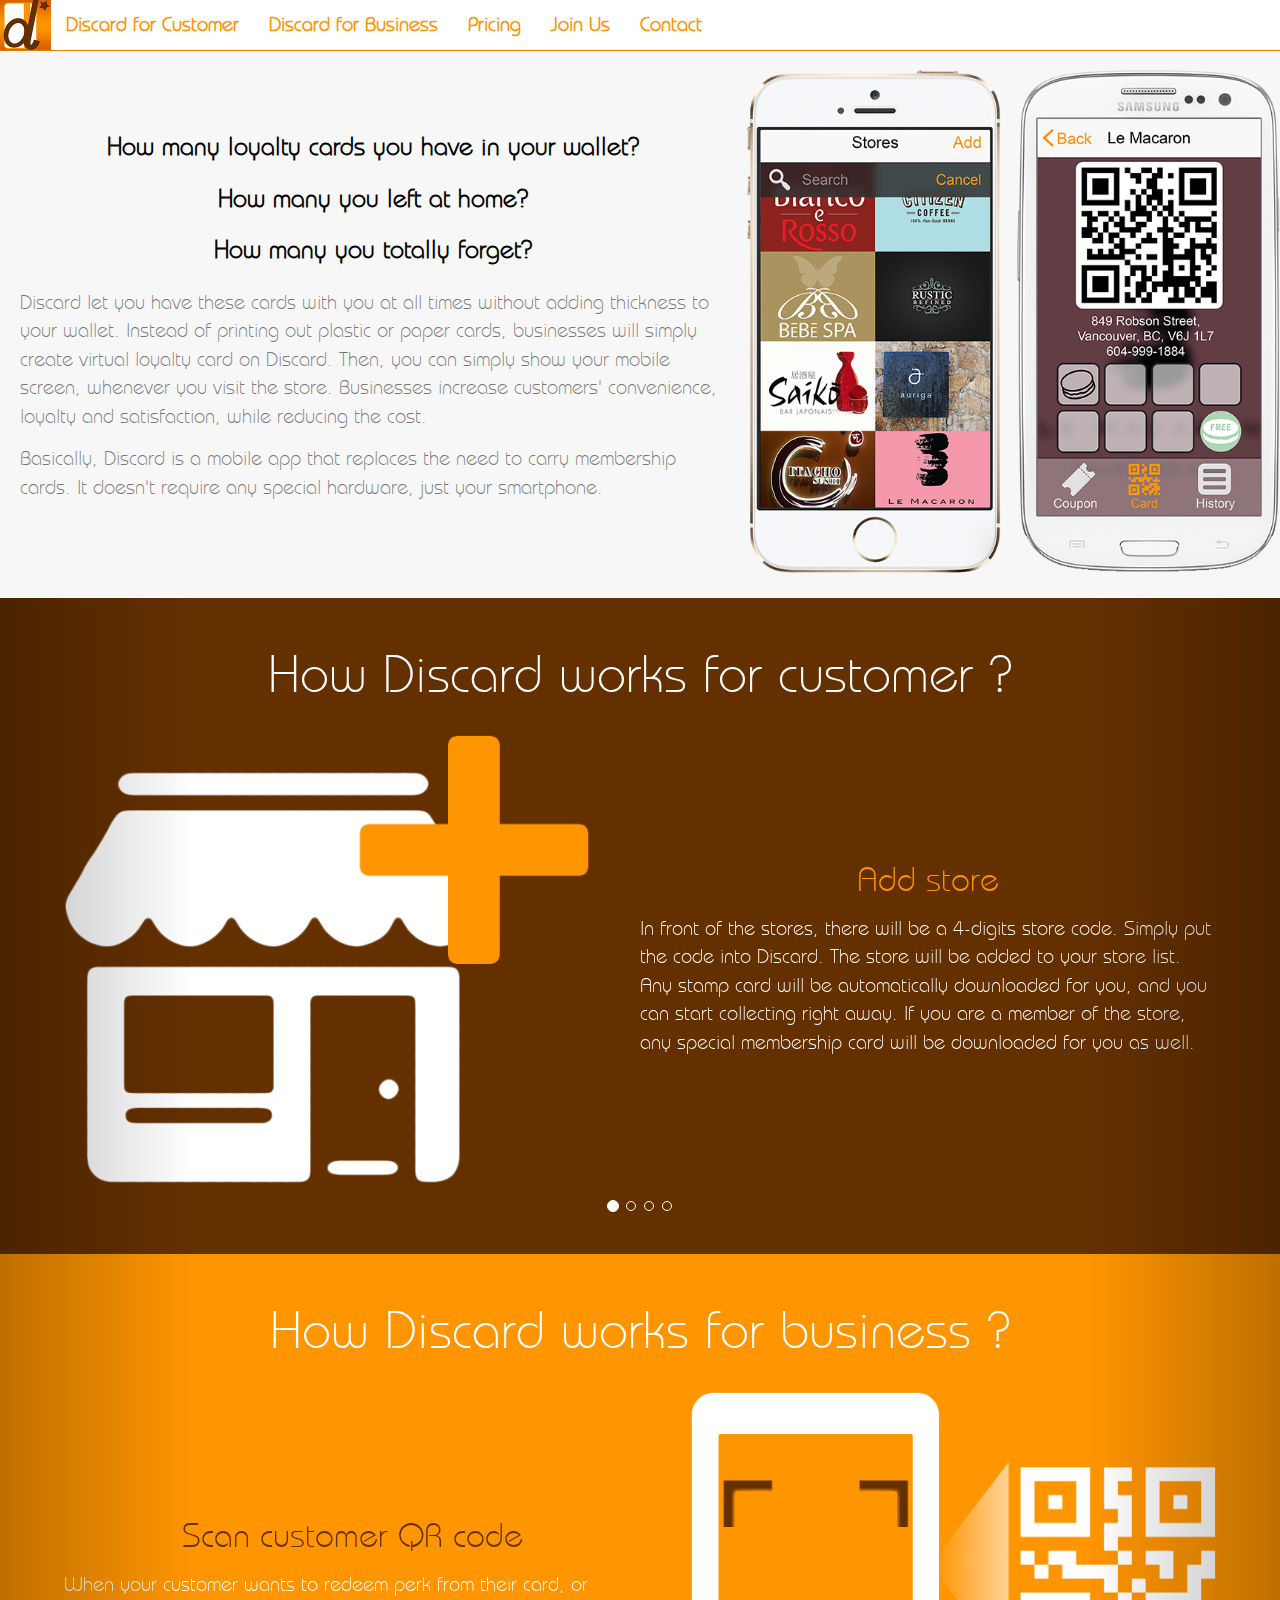
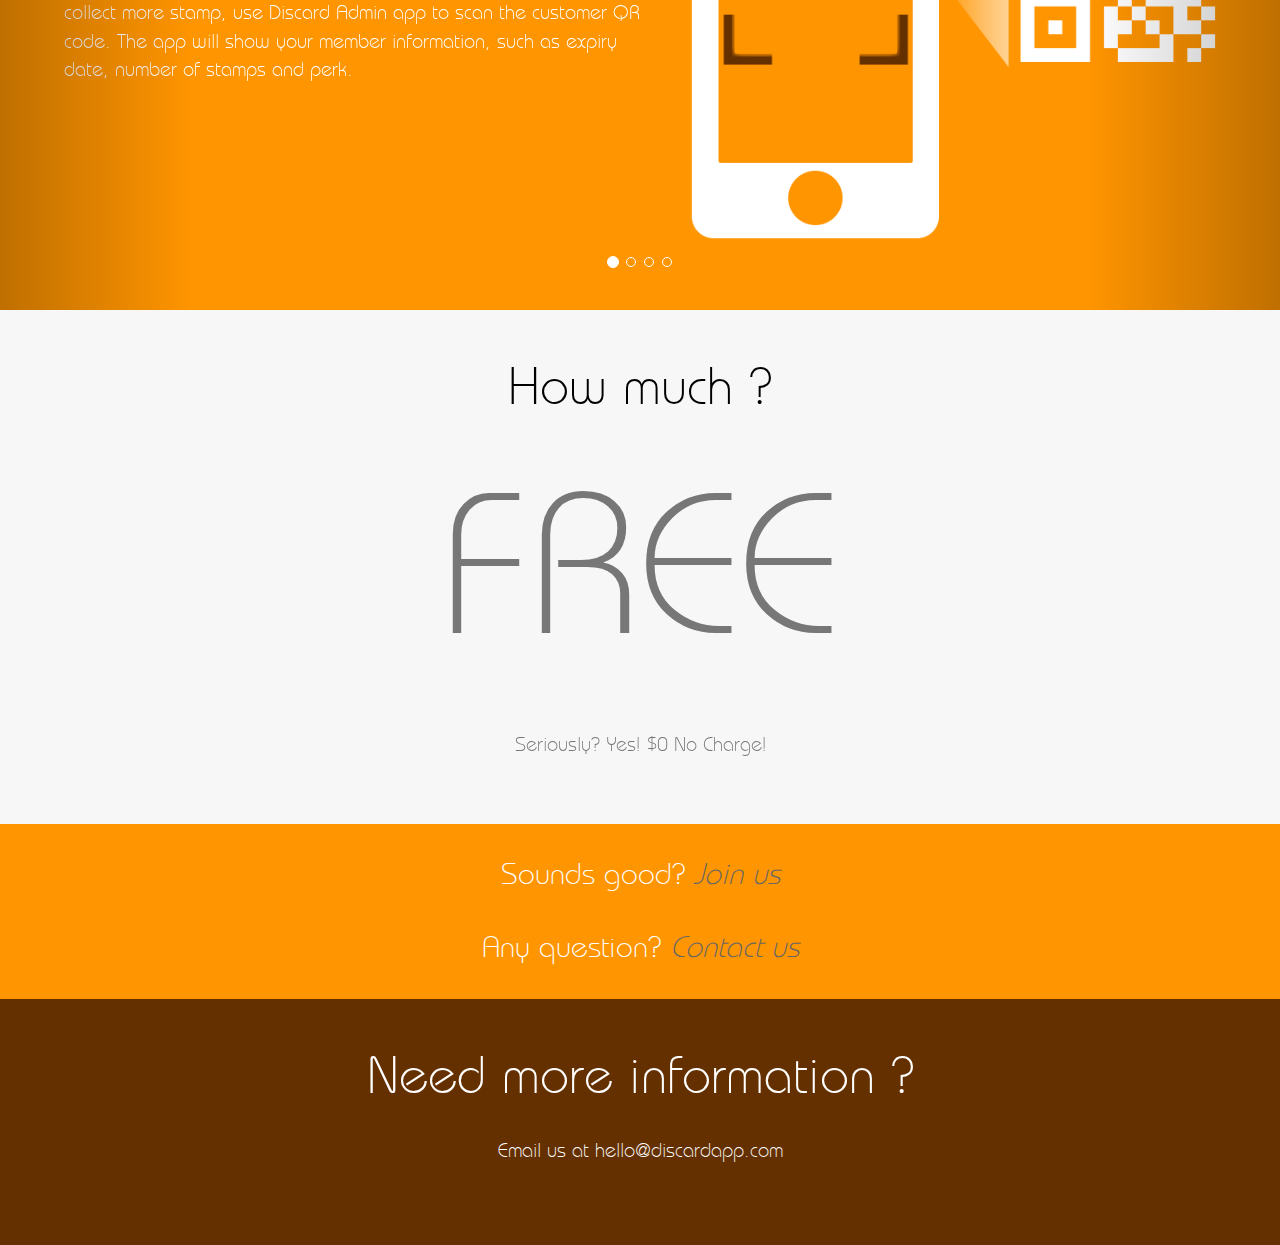
==== index.html @ 7ee37fb6 "Change contact to just the one." ====
<!DOCTYPE html>
<html>
<head lang="en">
    <meta charset="UTF-8">
    <meta name="viewport" content="width=device-width, initial-scale=1">

    <link rel="stylesheet" href="stylesheets/index.css" type="text/css" charset="utf-8">
    <!--<link rel="stylesheet" href="https://maxcdn.bootstrapcdn.com/bootstrap/3.3.4/css/bootstrap.min.css">-->
    <link rel="stylesheet" href="libs/scrolling-nav/css/scrolling-nav.css">
    <link rel="stylesheet" href="libs/bootstrap/css/bootstrap.min.css">

    <!--<script src="//cdnjs.cloudflare.com/ajax/libs/less.js/2.5.0/less.min.js"></script>-->
    <script src="http://code.jquery.com/jquery-2.1.3.min.js"></script>
    <!--<script src="https://maxcdn.bootstrapcdn.com/bootstrap/3.3.4/js/bootstrap.min.js"></script>-->
    <script src="libs/scrolling-nav/js/jquery.easing.min.js"></script>
    <script src="libs/scrolling-nav/js/scrolling-nav.js"></script>
    <script src="libs/bootstrap/js/bootstrap.min.js"></script>
    <script src="javascripts/index.js"></script>
    <title>Discard - Say goodbye to FAT wallet</title>
</head>
<body data-spy="scroll" data-offset="70" data-target="#discard-navbar">
<nav class="navbar navbar-default navbar-fixed-top">
    <div class="container-fluid">
        <div class="navbar-header">
            <button type="button" class="navbar-toggle collapsed" data-toggle="collapse" data-target="#discard-navbar">
                <span class="icon-bar"></span>
                <span class="icon-bar"></span>
                <span class="icon-bar"></span>
            </button>
            <a class="navbar-brand page-scroll" href="#">
                <img alt="Discard" src="assets/images/logo.png" id="logo">
            </a>
            <!--<a class="navbar-brand" href="#">-->
            <!--Discard-->
            <!--</a>-->
        </div>
        <div class="collapse navbar-collapse" id="discard-navbar">
            <ul class="nav navbar-nav">
                <li>
                    <a href="#how-customer-container" class="nav-item page-scroll">
                        Discard for Customer
                    </a>
                </li>
                <li>
                    <a href="#how-business-container" class="nav-item page-scroll">
                        Discard for Business
                    </a>
                </li>
                <!--<li>-->
                    <!--<a href="#" class="nav-item page-scroll">-->
                        <!--Our Members-->
                    <!--</a>-->
                <!--</li>-->
                <li>
                    <a href="#pricing-container" class="nav-item page-scroll">
                        Pricing
                    </a>
                </li>
                <li>
                    <a href="#join-container" class="nav-item page-scroll">
                        Join Us
                    </a>
                </li>
                <li>
                    <a href="#contact-container" class="nav-item page-scroll">
                        Contact
                    </a>
                </li>
            </ul>
        </div>
    </div>
</nav>
<div class="container-fluid" id="discard-container">
    <div class="row">
        <div class="col-xs-12 col-md-7" id="details-container">
            <!--<h1>What is Discard?</h1>-->
            <h4>How many loyalty cards you have in your wallet?</h4>
            <h4>How many you left at home?</h4>
            <h4>How many you totally forget?</h4>
            <p>
                Discard let you have these cards with you at all times without adding thickness to your wallet.
                Instead of printing out plastic or paper cards, businesses will simply create virtual loyalty card on
                Discard.
                Then, you can simply show your mobile screen, whenever you visit the store.
                Businesses increase customers' convenience, loyalty and satisfaction, while reducing the cost.
            </p>
            <p>
                Basically, Discard is a mobile app that replaces the need to carry membership cards.
                It doesn't require any special hardware, just your smartphone.
            </p>
        </div>
        <div class="hidden-xs col-md-5" id="details-assets">
            <img src="assets/images/discardWebDetail.png">
        </div>
    </div>
    <div class="row">
        <div class="col-xs-12" id="how-customer-container">
            <div id="how-customer-slide" class="carousel slide" data-ride="carousel">
                <h1>How Discard works for customer ?</h1>
                <!-- Indicators -->
                <ol class="carousel-indicators">
                    <li data-target="#how-customer-slide" data-slide-to="0" class="active"></li>
                    <li data-target="#how-customer-slide" data-slide-to="1"></li>
                    <li data-target="#how-customer-slide" data-slide-to="2"></li>
                    <li data-target="#how-customer-slide" data-slide-to="3"></li>
                </ol>

                <!-- Wrapper for slides -->
                <div class="carousel-inner" role="listbox">
                    <div class="item active">
                        <div class="row how-slide-container">
                            <div class="how-slide-img-container how-slide-img-left-container col-xs-12 col-md-6">
                                <img src="assets/images/how-to-add-store.png" alt="Add store">
                            </div>
                            <div class="how-slide-text-container col-xs-12 col-md-6">
                                <h3>
                                    Add store
                                </h3>
                                <p>
                                    In front of the stores, there will be a 4-digits store code.
                                    Simply put the code into Discard.
                                    The store will be added to your store list.
                                    Any stamp card will be automatically downloaded for you, and you can start collecting right away.
                                    If you are a member of the store, any special membership card will be downloaded for you as well.
                                </p>
                            </div>
                        </div>
                        <!--<div class="carousel-caption">-->
                        <!--Scan customer's QR code-->
                        <!--</div>-->
                    </div>
                    <div class="item">
                        <div class="row how-slide-container">
                            <div class="how-slide-img-container how-slide-img-left-container col-xs-12 col-md-6">
                                <img src="assets/images/how-to-pick-store.png" alt="Pick a store">
                            </div>
                            <div class="how-slide-text-container col-xs-12 col-md-6">
                                <h3>
                                    Pick a store
                                </h3>
                                <p>
                                    On your visit to the store, simple pick the store from store list.
                                    The store screen will show your ID as a QR code, which interacts with Discard Admin app used by the store agents.
                                    You also can check the store and card information, such as store address and card expiry date, from this screen.
                                </p>
                            </div>
                        </div>
                        <!--<div class="carousel-caption">-->
                        <!--Validate membership expiry date-->
                        <!--</div>-->
                    </div>
                    <div class="item">
                        <div class="row how-slide-container">
                            <div class="how-slide-img-container how-slide-img-left-container col-xs-12 col-md-6">
                                <img src="assets/images/how-to-redeem-cus.png" alt="Redeem perks">
                            </div>
                            <div class="how-slide-text-container col-xs-12 col-md-6">
                                <h3>
                                    Redeem perks
                                </h3>
                                <p>
                                    Show your Discard app screen to the store agent to redeem perks for member.
                                    If you collect enough stamps, you may also redeem the store's offer.
                                    Your card will be reset to blank afterward.
                                </p>
                            </div>
                        </div>
                    </div>
                    <div class="item">
                        <div class="row how-slide-container">
                            <div class="how-slide-img-container how-slide-img-left-container col-xs-12 col-md-6">
                                <img src="assets/images/how-to-collect-stamp.png" alt="Collect stamp">
                            </div>
                            <div class="how-slide-text-container col-xs-12 col-md-6">
                                <h3>
                                    Collect stamp
                                </h3>
                                <p>
                                    When you meet store requirement to earn a stamp, show your screen to the store agent.
                                    They will stamp on your card with their device.
                                    The stamp shows up instantly on your phone.
                                    You may reference back to the app to check how many stamps you collected whenever you want.
                                </p>
                            </div>
                        </div>
                    </div>
                </div>

                <!-- Controls -->
                <a class="left carousel-control" href="#how-customer-slide" role="button" data-slide="prev">
                    <span class="glyphicon glyphicon-chevron-left" aria-hidden="true"></span>
                    <span class="sr-only">Previous</span>
                </a>
                <a class="right carousel-control" href="#how-customer-slide" role="button" data-slide="next">
                    <span class="glyphicon glyphicon-chevron-right" aria-hidden="true"></span>
                    <span class="sr-only">Next</span>
                </a>
            </div>
        </div>
    </div>
    <div class="row">
        <div class="col-xs-12" id="how-business-container">
            <div id="how-business-slide" class="carousel slide" data-ride="carousel">
                <h1>How Discard works for business ?</h1>
                <!-- Indicators -->
                <ol class="carousel-indicators">
                    <li data-target="#how-business-slide" data-slide-to="0" class="active"></li>
                    <li data-target="#how-business-slide" data-slide-to="1"></li>
                    <li data-target="#how-business-slide" data-slide-to="2"></li>
                    <li data-target="#how-business-slide" data-slide-to="3"></li>
                </ol>

                <!-- Wrapper for slides -->
                <div class="carousel-inner" role="listbox">
                    <div class="item active">
                        <div class="row how-slide-container">
                            <div class="how-slide-img-container how-slide-img-right-container visible-xs-block col-xs-12">
                                <img src="assets/images/how-to-scan.png" alt="Scan customer's QR code">
                            </div>
                            <div class="how-slide-text-container col-xs-12 col-md-6">
                                <h3>
                                    Scan customer QR code
                                </h3>
                                <p>
                                    When your customer wants to redeem perk from their card, or collect more stamp, use Discard Admin app to scan
                                    the customer QR code. The app will show your member information, such as expiry date, number of stamps and perk.
                                </p>
                            </div>
                            <div class="how-slide-img-container how-slide-img-right-container hidden-xs col-md-6">
                                <img src="assets/images/how-to-scan.png" alt="Scan customer's QR code">
                            </div>
                        </div>
                        <!--<div class="carousel-caption">-->
                        <!--Scan customer's QR code-->
                        <!--</div>-->
                    </div>
                    <div class="item">
                        <div class="row how-slide-container">
                            <div class="how-slide-img-container how-slide-img-right-container visible-xs-block col-xs-12">
                                <img src="assets/images/how-to-verify.png" alt="Verify that membership is valid">
                            </div>
                            <div class="how-slide-text-container col-xs-12 col-md-6">
                                <h3>
                                    Verify that membership is valid
                                </h3>
                                <p>
                                    You can validate the expiry date on the customer's membership card like you normally would, based on the information on Discard Admin app.
                                    See if they're still eligible for the perk of the card holder.
                                </p>
                            </div>
                            <div class="how-slide-img-container how-slide-img-right-container hidden-xs col-md-6">
                                <img src="assets/images/how-to-verify.png" alt="Verify that membership is valid">
                            </div>
                        </div>
                        <!--<div class="carousel-caption">-->
                        <!--Validate membership expiry date-->
                        <!--</div>-->
                    </div>
                    <div class="item">
                        <div class="row how-slide-container">
                            <div class="how-slide-img-container how-slide-img-right-container visible-xs-block col-xs-12">
                                <img src="assets/images/how-to-add-stamp.png" alt="Add a stamp for customer">
                            </div>
                            <div class="how-slide-text-container col-xs-12 col-md-6">
                                <h3>
                                    Add a stamp for customer
                                </h3>
                                <p>
                                    When the customer meets your requirement to earn a stamp, just tap on Discard Admin app to add a stamp for them.
                                    Updated card with the new stamp then shows up on your customer's device for their reference.
                                </p>
                            </div>
                            <div class="how-slide-img-container how-slide-img-right-container hidden-xs col-md-6">
                                <img src="assets/images/how-to-add-stamp.png" alt="Add a stamp for customer">
                            </div>
                        </div>
                    </div>
                    <div class="item">
                        <div class="row how-slide-container">
                            <div class="how-slide-img-container how-slide-img-right-container visible-xs-block col-xs-12">
                                <img src="assets/images/how-to-redeem.png" alt="Mark the card as redeemed">
                            </div>
                            <div class="how-slide-text-container col-xs-12 col-md-6">
                                <h3>
                                    Mark the card as redeemed
                                </h3>
                                <p>
                                    Let's say your customer earned enough stamps to redeem any perk specified.
                                    On your Discard Admin app, you can mark the card that it's redeemed.
                                    Discard then resets the card on customer's device.
                                </p>
                            </div>
                            <div class="how-slide-img-container how-slide-img-right-container hidden-xs col-md-6">
                                <img src="assets/images/how-to-redeem.png" alt="Mark the card as redeemed">
                            </div>
                        </div>
                    </div>
                </div>

                <!-- Controls -->
                <a class="left carousel-control" href="#how-business-slide" role="button" data-slide="prev">
                    <span class="glyphicon glyphicon-chevron-left" aria-hidden="true"></span>
                    <span class="sr-only">Previous</span>
                </a>
                <a class="right carousel-control" href="#how-business-slide" role="button" data-slide="next">
                    <span class="glyphicon glyphicon-chevron-right" aria-hidden="true"></span>
                    <span class="sr-only">Next</span>
                </a>
            </div>
        </div>
    </div>
    <div class="row">
        <div class="col-xs-12" id="pricing-container">
            <h1>How much ?</h1>
            <p id="huge-free">FREE</p>
            <p>Seriously? Yes! $0 No Charge!</p>
        </div>
    </div>
    <div class="row">
        <div class="col-xs-12" id="join-container">
            <p>Sounds good? <a href="mailto:hello@discardapp.com?subject=Interested in joining&body=Please enter your name, business name and contact information here.">Join us</a></p>
            <p>Any question? <a href="#contact-container">Contact us</a></p>
        </div>
    </div>
    <div class="row">
        <div class="col-xs-12" id="contact-container">
            <h1>Need more information ?</h1>
            <p>Email us at <a href="mailto:hello@discardapp.com">hello@discardapp.com</a></p>
            <!--<div class="row">-->
                <!--<div class="col-md-6">-->
                    <!--<h3>Canada</h3>-->
                    <!--<a href="mailto:ca@discardapp.com">ca@discardapp.com</a>-->
                <!--</div>-->
                <!--<div class="col-md-6">-->
                    <!--<h3>Thailand</h3>-->
                    <!--<a href="mailto:th@discardapp.com">th@discardapp.com</a>-->
                <!--</div>-->
            <!--</div>-->
        </div>
    </div>
</div>
</body>
</html>
---- stylesheets/index.css ----
@font-face {
  font-family: 'brie_lightregular';
  src: url('../assets/fonts/bri293-webfont.eot');
  src: url('../assets/fonts/bri293-webfont.eot?#iefix') format('embedded-opentype'), url('../assets/fonts/bri293-webfont.woff2') format('woff2'), url('../assets/fonts/bri293-webfont.woff') format('woff'), url('../assets/fonts/bri293-webfont.ttf') format('truetype'), url('../assets/fonts/bri293-webfont.svg#brie_lightregular') format('svg');
  font-weight: normal;
  font-style: normal;
}
nav #logo {
  width: 51px;
  height: 51px;
  top: -12px;
  position: relative;
}
nav a.nav-item {
  font-weight: bold;
  -webkit-transition: all 0.5s ease;
  -moz-transition: all 0.5s ease;
  -ms-transition: all 0.5s ease;
  -o-transition: all 0.5s ease;
  transition: all 0.5s ease;
}
body {
  padding-top: 70px;
}
body h1 {
  color: #ffffff;
  text-align: center;
  padding-top: 50px;
  margin-top: 0;
}
body .carousel h1 {
  margin-bottom: 0;
}
body .how-slide-container {
  padding: 30px 5% 70px 5%;
}
body .how-slide-img-container img {
  max-width: 100%;
  max-height: 100%;
}
@media screen and (min-width: 768px) {
  body .how-slide-img-left-container {
    padding-right: 50px;
  }
}
@media screen and (min-width: 768px) {
  body .how-slide-img-right-container {
    padding-left: 50px;
  }
}
@media screen and (min-width: 768px) {
  body .how-slide-text-container {
    padding-top: 100px;
  }
}
body .how-slide-text-container h3 {
  text-align: center;
}
body .how-slide-text-container p {
  color: #ffffff;
}
body #details-container {
  padding-bottom: 20px;
  padding-left: 20px;
  padding-right: 20px;
}
@media screen and (min-width: 768px) {
  body #details-container {
    padding-top: 50px;
  }
}
body #details-container h4 {
  text-align: center;
  font-weight: bold;
  padding-bottom: 10px;
}
body #details-assets {
  padding-bottom: 20px;
}
body #details-assets img {
  max-width: 100%;
  max-height: 100%;
}
body #how-business-container {
  background-color: #ff9500;
}
body #how-business-container h3 {
  color: #653000;
}
body #how-customer-container {
  background-color: #653000;
}
body #how-customer-container h3 {
  color: #ff9500;
}
body #pricing-container h1 {
  color: #000000;
}
body #pricing-container p {
  text-align: center;
}
@media screen and (min-width: 768px) {
  body #pricing-container #huge-free {
    font-size: 20rem;
  }
}
@media screen and (max-width: 768px) {
  body #pricing-container #huge-free {
    font-size: 15rem;
  }
}
body #pricing-container p:last-child {
  padding-bottom: 50px;
}
body #join-container {
  background-color: #ff9500;
}
body #join-container p {
  text-align: center;
  color: #ffffff;
  margin: 30px 0;
  font-size: 3rem;
}
body #join-container a {
  font-style: italic;
}
body #contact-container {
  background-color: #653000;
  text-align: center;
  padding-bottom: 50px;
}
body #contact-container a,
body #contact-container h3 {
  color: #ffffff;
}
body #contact-container p {
  text-align: center;
  color: #ffffff;
  margin: 30px 0;
}
---- libs/scrolling-nav/css/scrolling-nav.css ----
/*!
 * Start Bootstrap - Scrolling Nav HTML Template (http://startbootstrap.com)
 * Code licensed under the Apache License v2.0.
 * For details, see http://www.apache.org/licenses/LICENSE-2.0.
 */

body {
    width: 100%;
    height: 100%;
}

html {
    width: 100%;
    height: 100%;
}

@media(min-width:767px) {
    .navbar {
        /*padding: 20px 0;*/
        -webkit-transition: background .5s ease-in-out,padding .5s ease-in-out;
        -moz-transition: background .5s ease-in-out,padding .5s ease-in-out;
        transition: background .5s ease-in-out,padding .5s ease-in-out;
    }

    .top-nav-collapse {
        padding: 0;
    }
}

/* Demo Sections - You can use these as guides or delete them - the scroller will work with any sort of height, fixed, undefined, or percentage based.
The padding is very important to make sure the scrollspy picks up the right area when scrolled to. Adjust the margin and padding of sections and children 
of those sections to manage the look and feel of the site. */

.intro-section {
    height: 100%;
    padding-top: 150px;
    text-align: center;
    background: #fff;
}

.about-section {
    height: 100%;
    padding-top: 150px;
    text-align: center;
    background: #eee;
}

.services-section {
    height: 100%;
    padding-top: 150px;
    text-align: center;
    background: #fff;
}

.contact-section {
    height: 100%;
    padding-top: 150px;
    text-align: center;
    background: #eee;
}
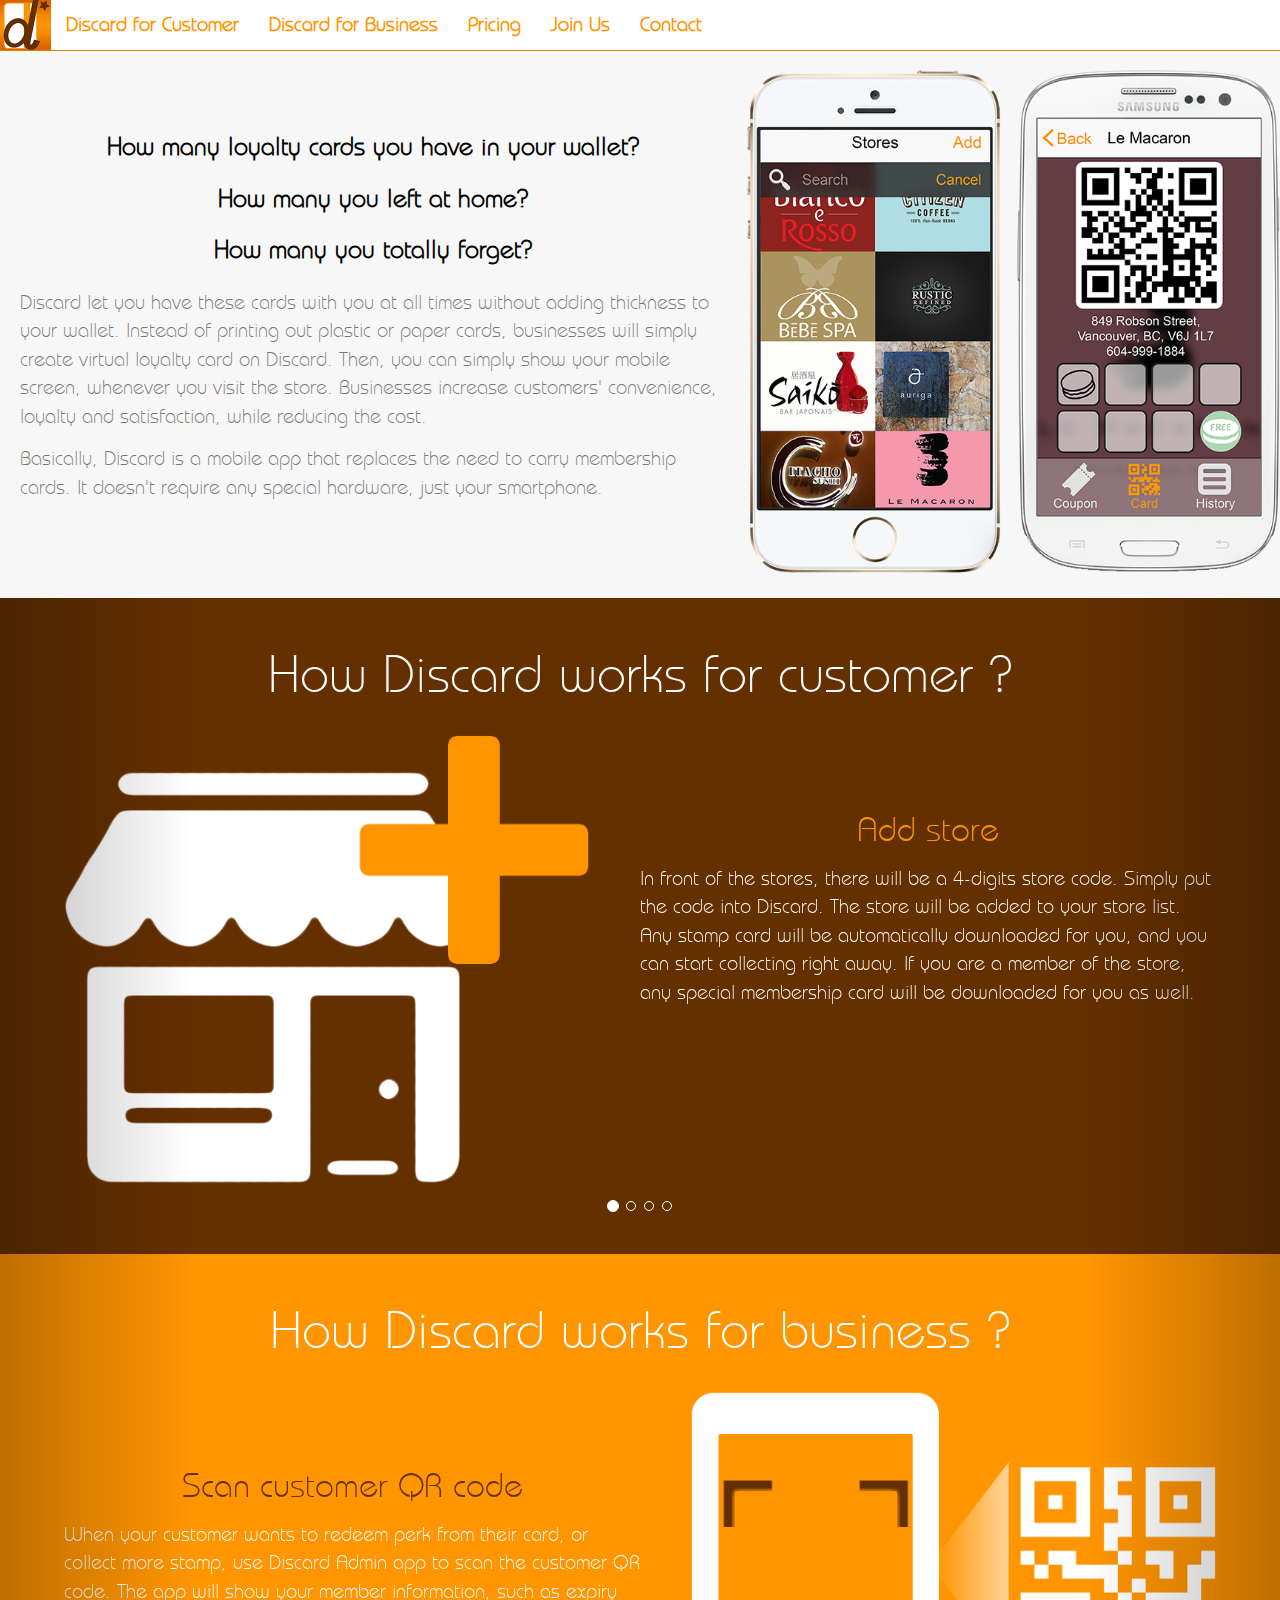
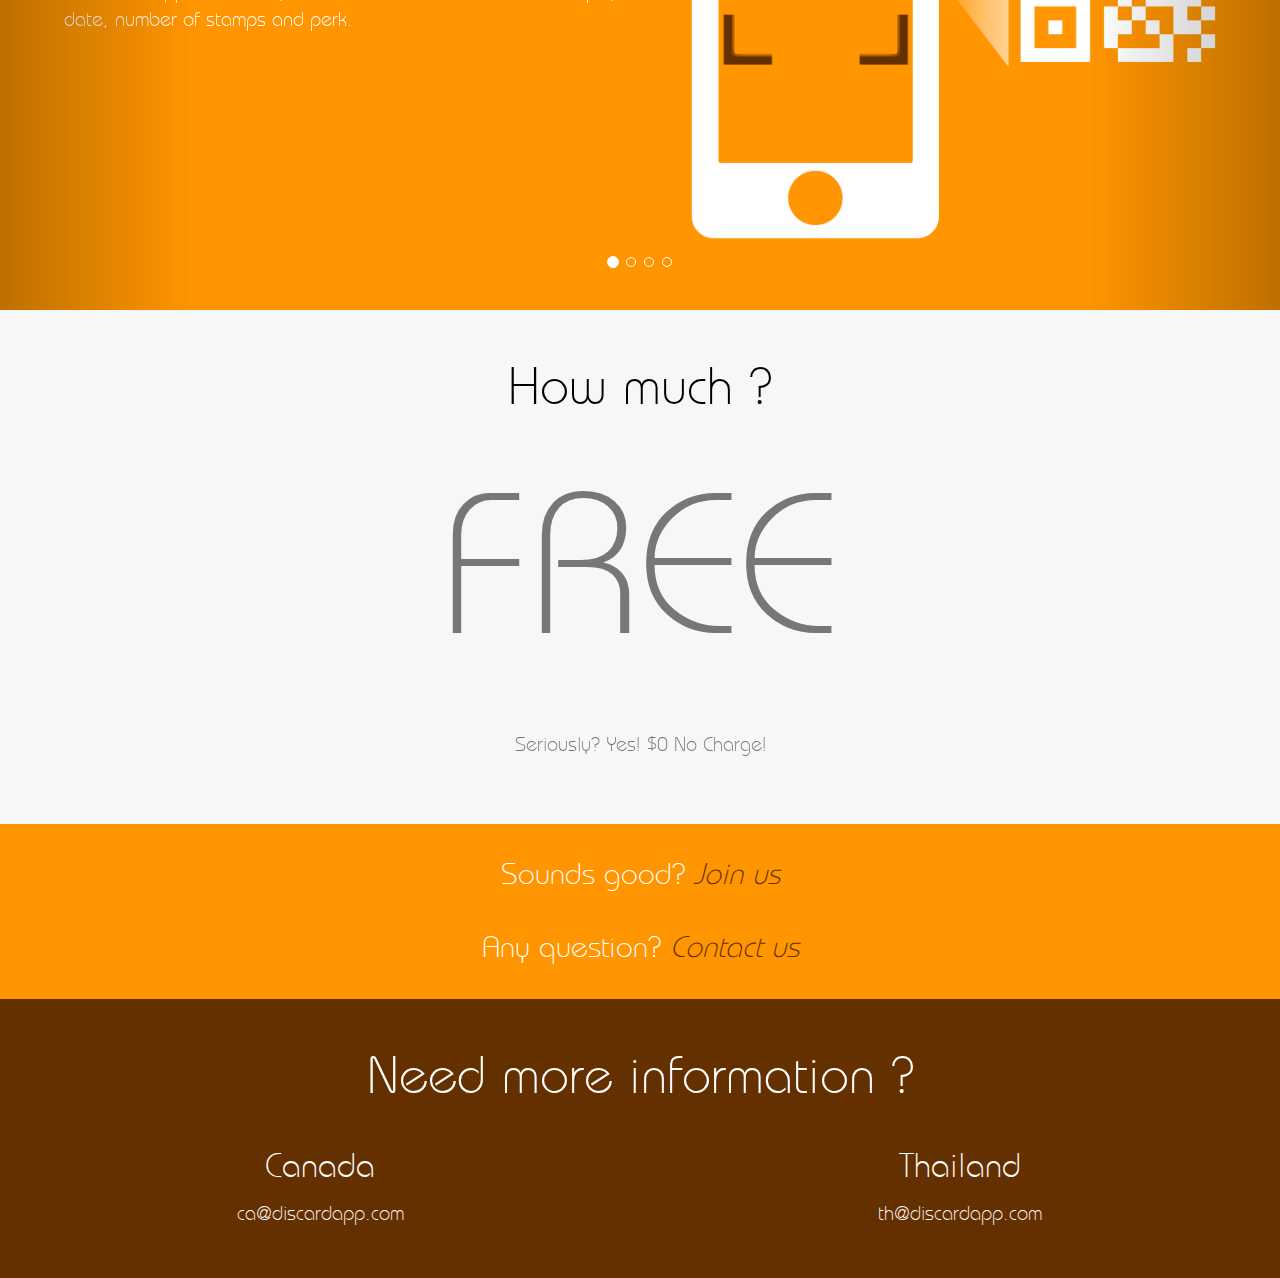
==== commit 9e5bad44: "Content update" ====
--- a/index.html
+++ b/index.html
@@ -325,17 +325,16 @@
     <div class="row">
         <div class="col-xs-12" id="contact-container">
             <h1>Need more information ?</h1>
-            <p>Email us at <a href="mailto:hello@discardapp.com">hello@discardapp.com</a></p>
-            <!--<div class="row">-->
-                <!--<div class="col-md-6">-->
-                    <!--<h3>Canada</h3>-->
-                    <!--<a href="mailto:ca@discardapp.com">ca@discardapp.com</a>-->
-                <!--</div>-->
-                <!--<div class="col-md-6">-->
-                    <!--<h3>Thailand</h3>-->
-                    <!--<a href="mailto:th@discardapp.com">th@discardapp.com</a>-->
-                <!--</div>-->
-            <!--</div>-->
+            <div class="row">
+                <div class="col-md-6">
+                    <h3>Canada</h3>
+                    <a href="mailto:ca@discardapp.com">ca@discardapp.com</a>
+                </div>
+                <div class="col-md-6">
+                    <h3>Thailand</h3>
+                    <a href="mailto:th@discardapp.com">th@discardapp.com</a>
+                </div>
+            </div>
         </div>
     </div>
 </div>
--- a/stylesheets/index.css
+++ b/stylesheets/index.css
@@ -50,7 +50,7 @@
 }
 @media screen and (min-width: 768px) {
   body .how-slide-text-container {
-    padding-top: 100px;
+    padding-top: 50px;
   }
 }
 body .how-slide-text-container h3 {
@@ -123,6 +123,48 @@
 }
 body #join-container a {
   font-style: italic;
+  color: #653000;
+}
+@media screen and (min-width: 768px) {
+  body #join-container form {
+    padding: 0 5%;
+  }
+  body #join-container form .row {
+    margin: 5px 0;
+  }
+}
+body #join-container form .row input,
+body #join-container form .row select {
+  width: 100%;
+  background: transparent;
+  border: none;
+  border-bottom: solid 2px #de8200;
+  color: #ffffff;
+}
+body #join-container form .row .required-field {
+  color: #653000;
+}
+body #join-container form span,
+body #join-container form h6 {
+  color: #ffffff;
+}
+body #join-container form h4 {
+  color: #653000;
+}
+body #join-container form #signup-submit-container {
+  text-align: center;
+  padding: 3rem 0 1rem 0;
+}
+body #join-container form #signup-submit-container input[type="submit"] {
+  width: 80%;
+  background: none;
+  border: solid 2px #ffffff;
+  color: #ffffff;
+  font-size: 3rem;
+  font-weight: bold;
+  -webkit-border-radius: 6px;
+  -moz-border-radius: 6px;
+  border-radius: 6px;
 }
 body #contact-container {
   background-color: #653000;
@@ -138,3 +180,17 @@
   color: #ffffff;
   margin: 30px 0;
 }
+@media screen and (min-width: 768px) {
+  body #signup-confirmation-container {
+    padding: 0 10rem;
+  }
+}
+body #signup-confirmation-container a {
+  text-decoration: underline;
+  color: #ff9500;
+  padding: 3rem 0;
+  display: inline-block;
+}
+body #signup-confirmation-container .row div:first-child {
+  font-weight: bold;
+}
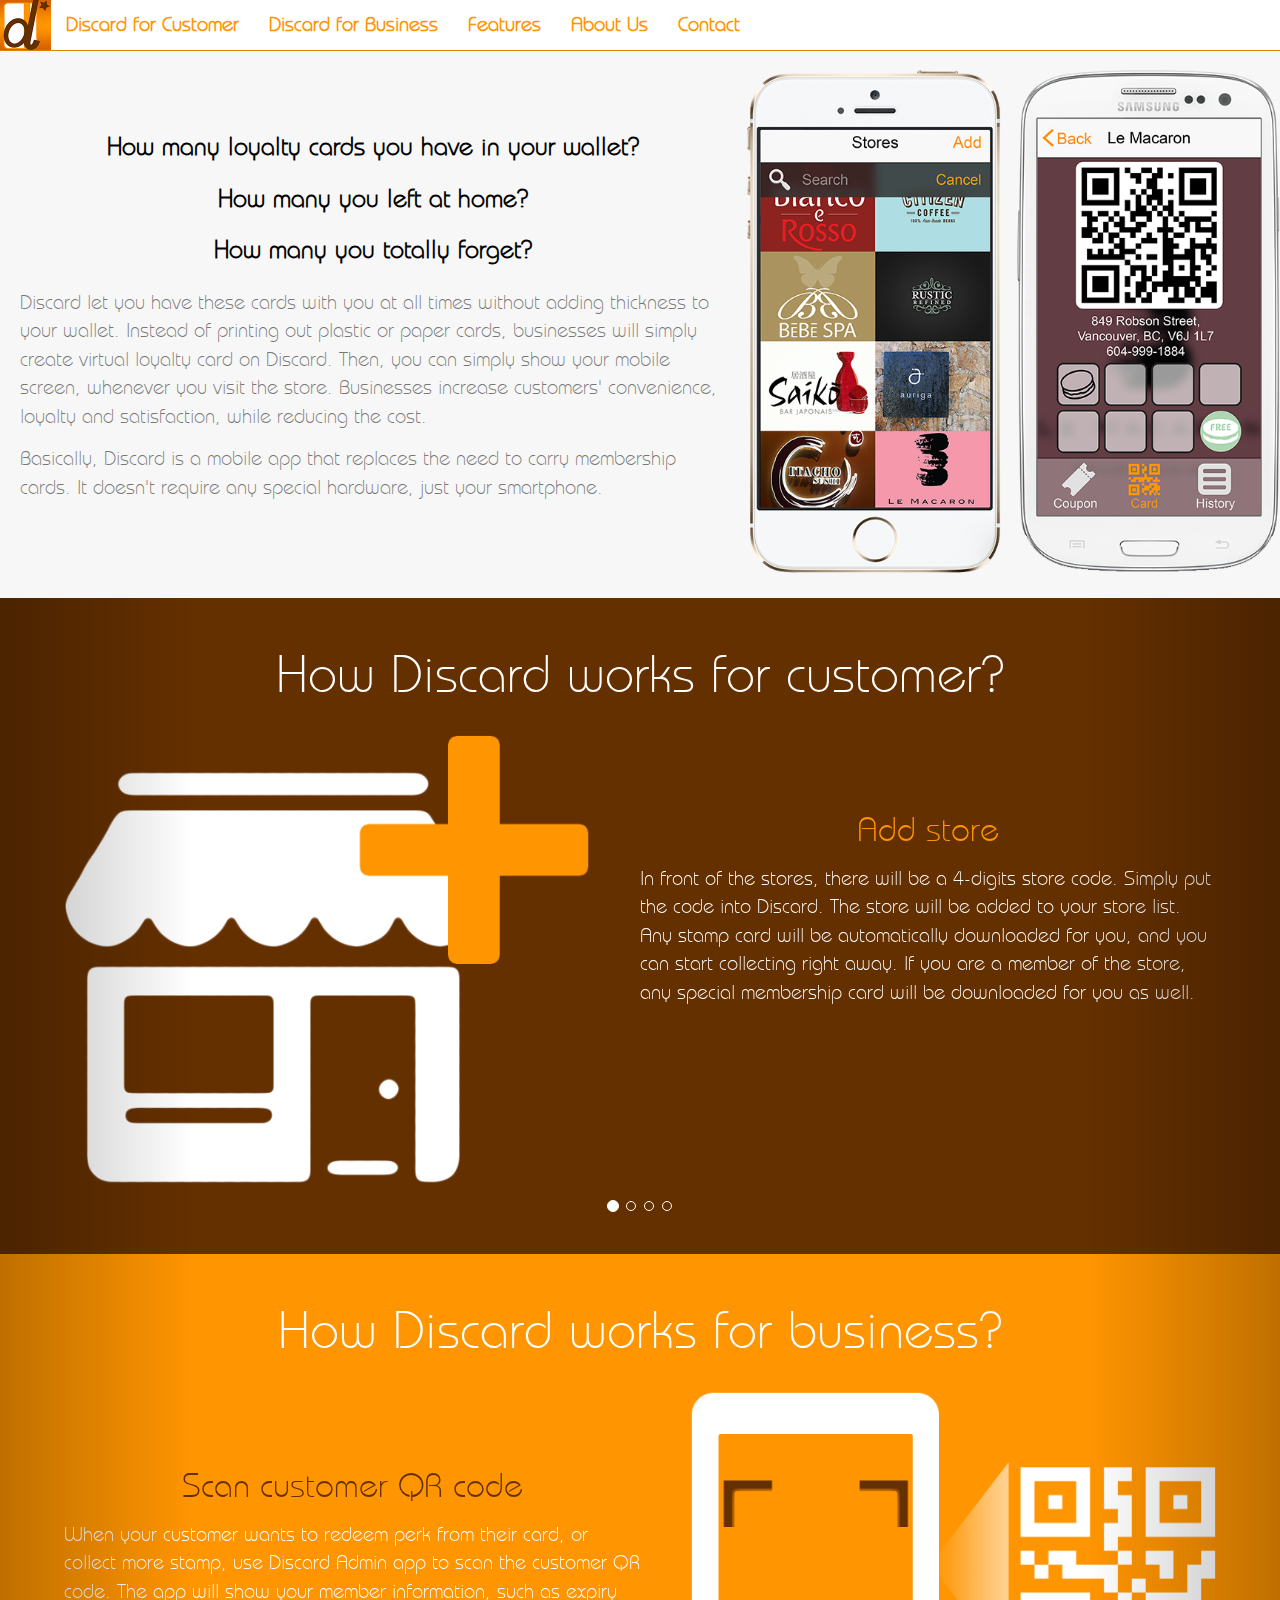
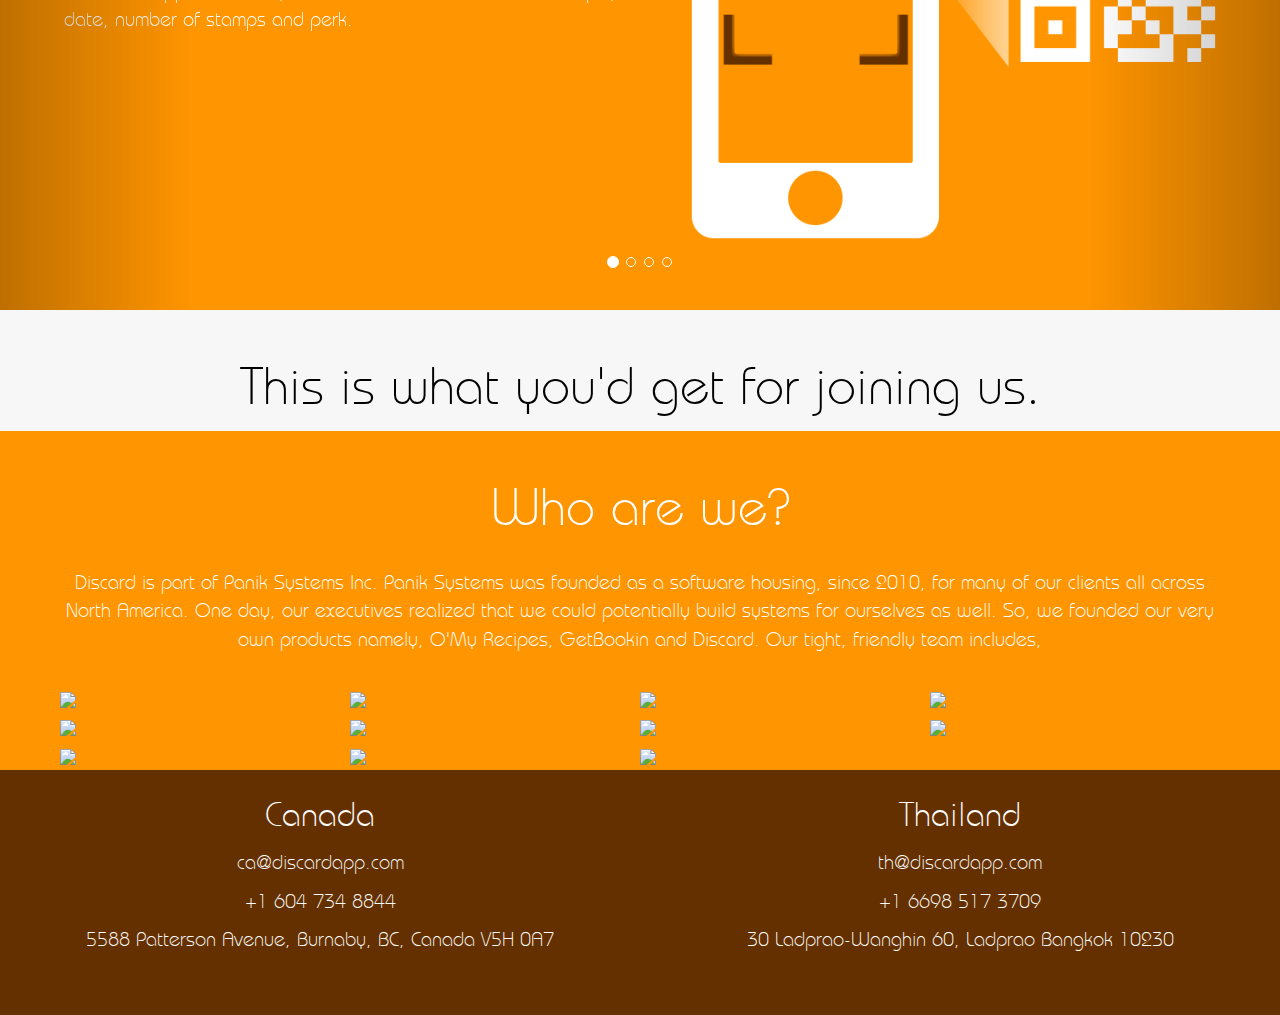
==== commit 4883d099: "Added teams" ====
--- a/index.html
+++ b/index.html
@@ -47,18 +47,18 @@
                     </a>
                 </li>
                 <!--<li>-->
-                    <!--<a href="#" class="nav-item page-scroll">-->
-                        <!--Our Members-->
-                    <!--</a>-->
+                <!--<a href="#" class="nav-item page-scroll">-->
+                <!--Our Members-->
+                <!--</a>-->
                 <!--</li>-->
                 <li>
-                    <a href="#pricing-container" class="nav-item page-scroll">
-                        Pricing
-                    </a>
-                </li>
-                <li>
-                    <a href="#join-container" class="nav-item page-scroll">
-                        Join Us
+                    <a href="#features-container" class="nav-item page-scroll">
+                        Features
+                    </a>
+                </li>
+                <li>
+                    <a href="#about-container" class="nav-item page-scroll">
+                        About Us
                     </a>
                 </li>
                 <li>
@@ -96,7 +96,7 @@
     <div class="row">
         <div class="col-xs-12" id="how-customer-container">
             <div id="how-customer-slide" class="carousel slide" data-ride="carousel">
-                <h1>How Discard works for customer ?</h1>
+                <h1>How Discard works for customer?</h1>
                 <!-- Indicators -->
                 <ol class="carousel-indicators">
                     <li data-target="#how-customer-slide" data-slide-to="0" class="active"></li>
@@ -201,7 +201,7 @@
     <div class="row">
         <div class="col-xs-12" id="how-business-container">
             <div id="how-business-slide" class="carousel slide" data-ride="carousel">
-                <h1>How Discard works for business ?</h1>
+                <h1>How Discard works for business?</h1>
                 <!-- Indicators -->
                 <ol class="carousel-indicators">
                     <li data-target="#how-business-slide" data-slide-to="0" class="active"></li>
@@ -310,29 +310,83 @@
         </div>
     </div>
     <div class="row">
-        <div class="col-xs-12" id="pricing-container">
-            <h1>How much ?</h1>
-            <p id="huge-free">FREE</p>
-            <p>Seriously? Yes! $0 No Charge!</p>
-        </div>
-    </div>
-    <div class="row">
-        <div class="col-xs-12" id="join-container">
-            <p>Sounds good? <a href="mailto:hello@discardapp.com?subject=Interested in joining&body=Please enter your name, business name and contact information here.">Join us</a></p>
-            <p>Any question? <a href="#contact-container">Contact us</a></p>
+        <div class="col-xs-12" id="features-container">
+            <h1>This is what you'd get for joining us.</h1>
+        </div>
+    </div>
+    <div class="row">
+        <div class="col-xs-12" id="about-container">
+            <h1>Who are we?</h1>
+            <p>
+                Discard is part of Panik Systems Inc. Panik Systems was founded as a software housing, since 2010, for many of our clients all across North America.
+                One day, our executives realized that we could potentially build systems for ourselves as well. So, we founded our very own products namely,
+                O'My Recipes, GetBookin and Discard. Our tight, friendly team includes,
+            </p>
+            <div class="row">
+                <div class="col-xs-12 col-sm-6 col-md-3 profile">
+                    <img src="assets/images/zom.png" />
+                </div>
+                <div class="col-xs-12 col-sm-6 col-md-3 profile">
+                    <img src="assets/images/nick.png" />
+                </div>
+                <div class="col-xs-12 col-sm-6 col-md-3 profile">
+                    <img src="assets/images/martin.png" />
+                </div>
+                <div class="col-xs-12 col-sm-6 col-md-3 profile">
+                    <img src="assets/images/morgan.png" />
+                </div>
+            </div>
+            <div class="row">
+                <div class="col-xs-12 col-sm-6 col-md-3 profile">
+                    <img src="assets/images/wei.png" />
+                </div>
+                <div class="col-xs-12 col-sm-6 col-md-3 profile">
+                    <img src="assets/images/mani.png" />
+                </div>
+                <div class="col-xs-12 col-sm-6 col-md-3 profile">
+                    <img src="assets/images/louise.png" />
+                </div>
+                <div class="col-xs-12 col-sm-6 col-md-3 profile">
+                    <img src="assets/images/bat.png" />
+                </div>
+            </div>
+            <div class="row">
+                <div class="col-xs-12 col-sm-6 col-md-3 profile">
+                    <img src="assets/images/a.png" />
+                </div>
+                <div class="col-xs-12 col-sm-6 col-md-3 profile">
+                    <img src="assets/images/beer.png" />
+                </div>
+                <div class="col-xs-12 col-sm-6 col-md-3 profile">
+                    <img src="assets/images/phing.png" />
+                </div>
+                <div class="col-xs-12 col-sm-6 col-md-3 profile">
+                </div>
+            </div>
         </div>
     </div>
     <div class="row">
         <div class="col-xs-12" id="contact-container">
-            <h1>Need more information ?</h1>
             <div class="row">
                 <div class="col-md-6">
                     <h3>Canada</h3>
                     <a href="mailto:ca@discardapp.com">ca@discardapp.com</a>
+                    <p>
+                        +1 604 734 8844
+                    </p>
+                    <p>
+                        5588 Patterson Avenue, Burnaby, BC, Canada V5H 0A7
+                    </p>
                 </div>
                 <div class="col-md-6">
                     <h3>Thailand</h3>
                     <a href="mailto:th@discardapp.com">th@discardapp.com</a>
+                    <p>
+                        +1 6698 517 3709
+                    </p>
+                    <p>
+                        30 Ladprao-Wanghin 60, Ladprao Bangkok 10230
+                    </p>
                 </div>
             </div>
         </div>
--- a/stylesheets/index.css
+++ b/stylesheets/index.css
@@ -93,69 +93,73 @@
 body #how-customer-container h3 {
   color: #ff9500;
 }
-body #pricing-container h1 {
+body #features-container h1 {
   color: #000000;
 }
-body #pricing-container p {
-  text-align: center;
-}
-@media screen and (min-width: 768px) {
-  body #pricing-container #huge-free {
+body #features-container p {
+  text-align: center;
+}
+@media screen and (min-width: 768px) {
+  body #features-container #huge-free {
     font-size: 20rem;
   }
 }
 @media screen and (max-width: 768px) {
-  body #pricing-container #huge-free {
+  body #features-container #huge-free {
     font-size: 15rem;
   }
 }
-body #pricing-container p:last-child {
+body #features-container p:last-child {
   padding-bottom: 50px;
 }
-body #join-container {
+body #about-container {
   background-color: #ff9500;
-}
-body #join-container p {
+  padding-left: 3em;
+  padding-right: 3em;
+}
+body #about-container p {
   text-align: center;
   color: #ffffff;
   margin: 30px 0;
-  font-size: 3rem;
-}
-body #join-container a {
+}
+body #about-container a {
   font-style: italic;
   color: #653000;
 }
-@media screen and (min-width: 768px) {
-  body #join-container form {
+body #about-container div.profile img {
+  width: 75%;
+}
+@media screen and (min-width: 768px) {
+  body #about-container form {
     padding: 0 5%;
   }
-  body #join-container form .row {
+  body #about-container form .row {
     margin: 5px 0;
   }
 }
-body #join-container form .row input,
-body #join-container form .row select {
+body #about-container form .row input,
+body #about-container form .row select {
   width: 100%;
   background: transparent;
   border: none;
   border-bottom: solid 2px #de8200;
   color: #ffffff;
 }
-body #join-container form .row .required-field {
-  color: #653000;
-}
-body #join-container form span,
-body #join-container form h6 {
-  color: #ffffff;
-}
-body #join-container form h4 {
-  color: #653000;
-}
-body #join-container form #signup-submit-container {
+body #about-container form .row .required-field {
+  color: #653000;
+}
+body #about-container form span,
+body #about-container form h6 {
+  color: #ffffff;
+}
+body #about-container form h4 {
+  color: #653000;
+}
+body #about-container form #signup-submit-container {
   text-align: center;
   padding: 3rem 0 1rem 0;
 }
-body #join-container form #signup-submit-container input[type="submit"] {
+body #about-container form #signup-submit-container input[type="submit"] {
   width: 80%;
   background: none;
   border: solid 2px #ffffff;
@@ -178,7 +182,7 @@
 body #contact-container p {
   text-align: center;
   color: #ffffff;
-  margin: 30px 0;
+  margin: 10px 0;
 }
 @media screen and (min-width: 768px) {
   body #signup-confirmation-container {
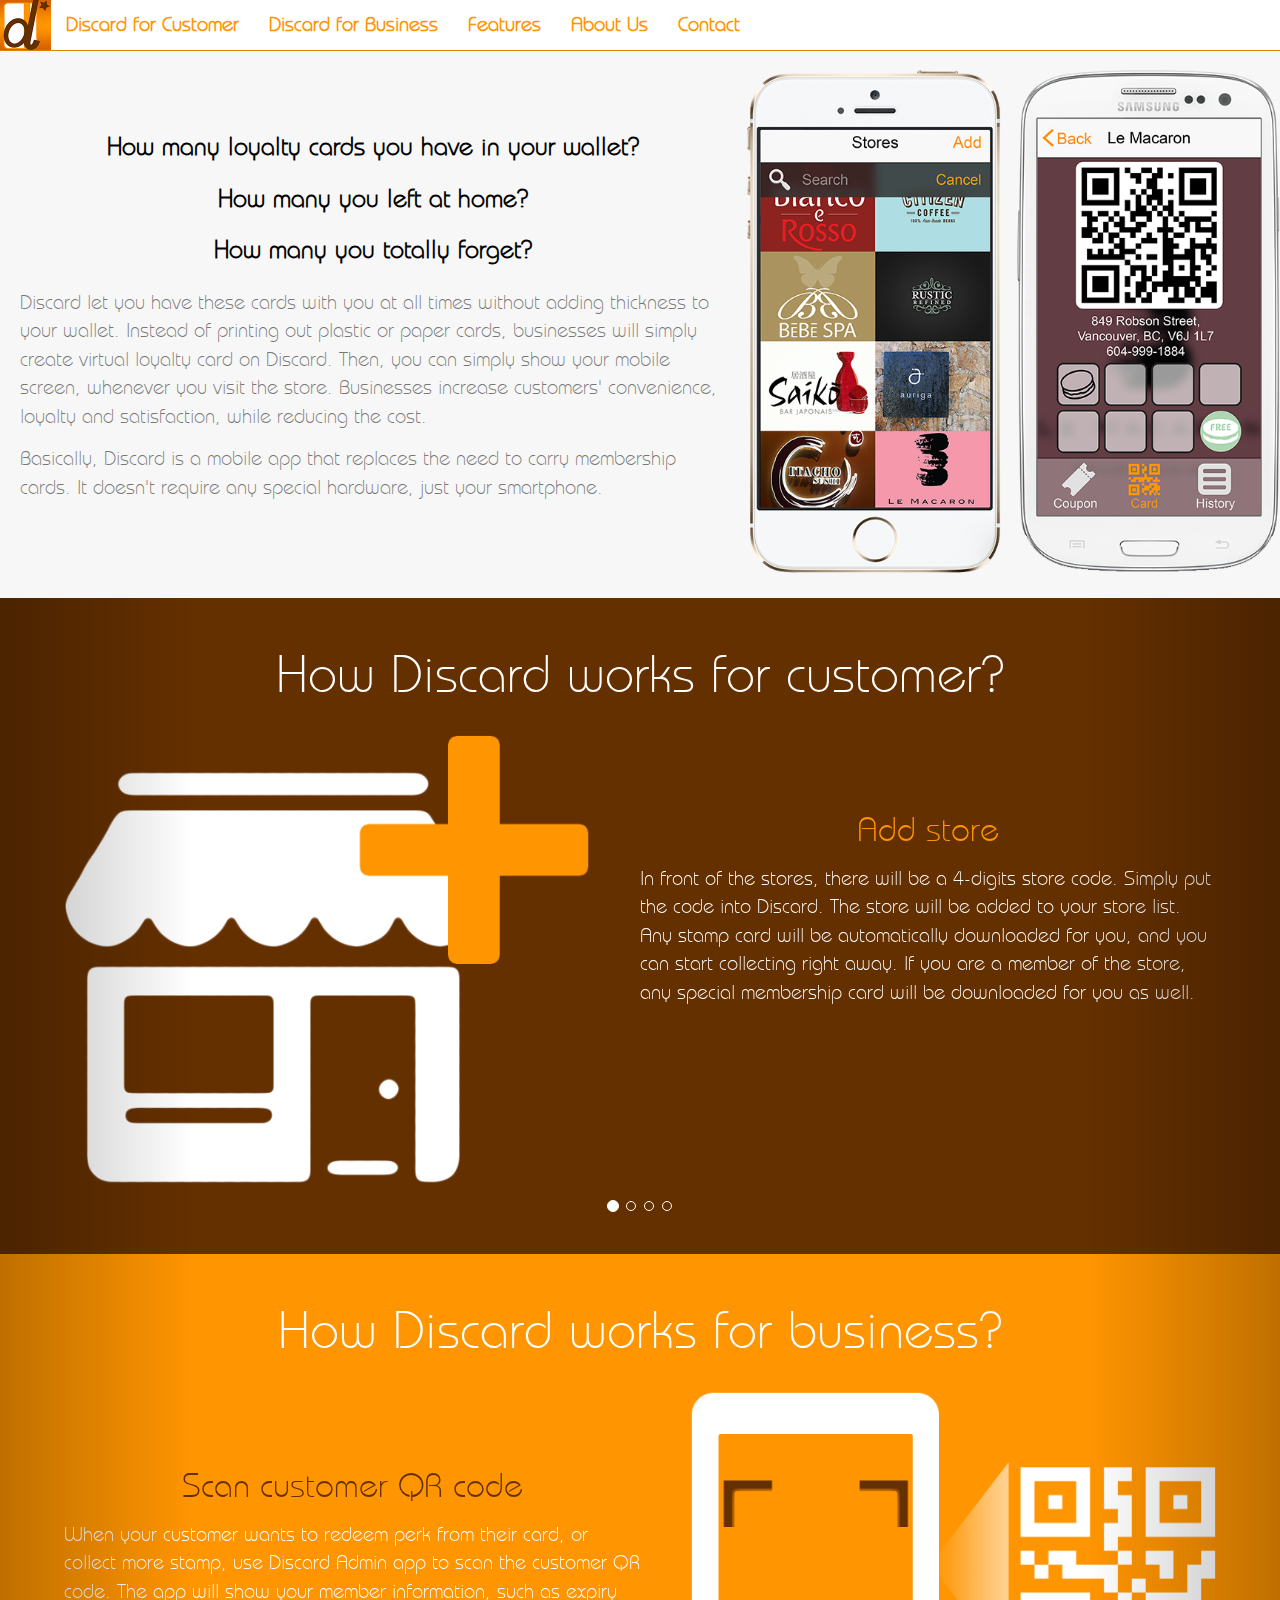
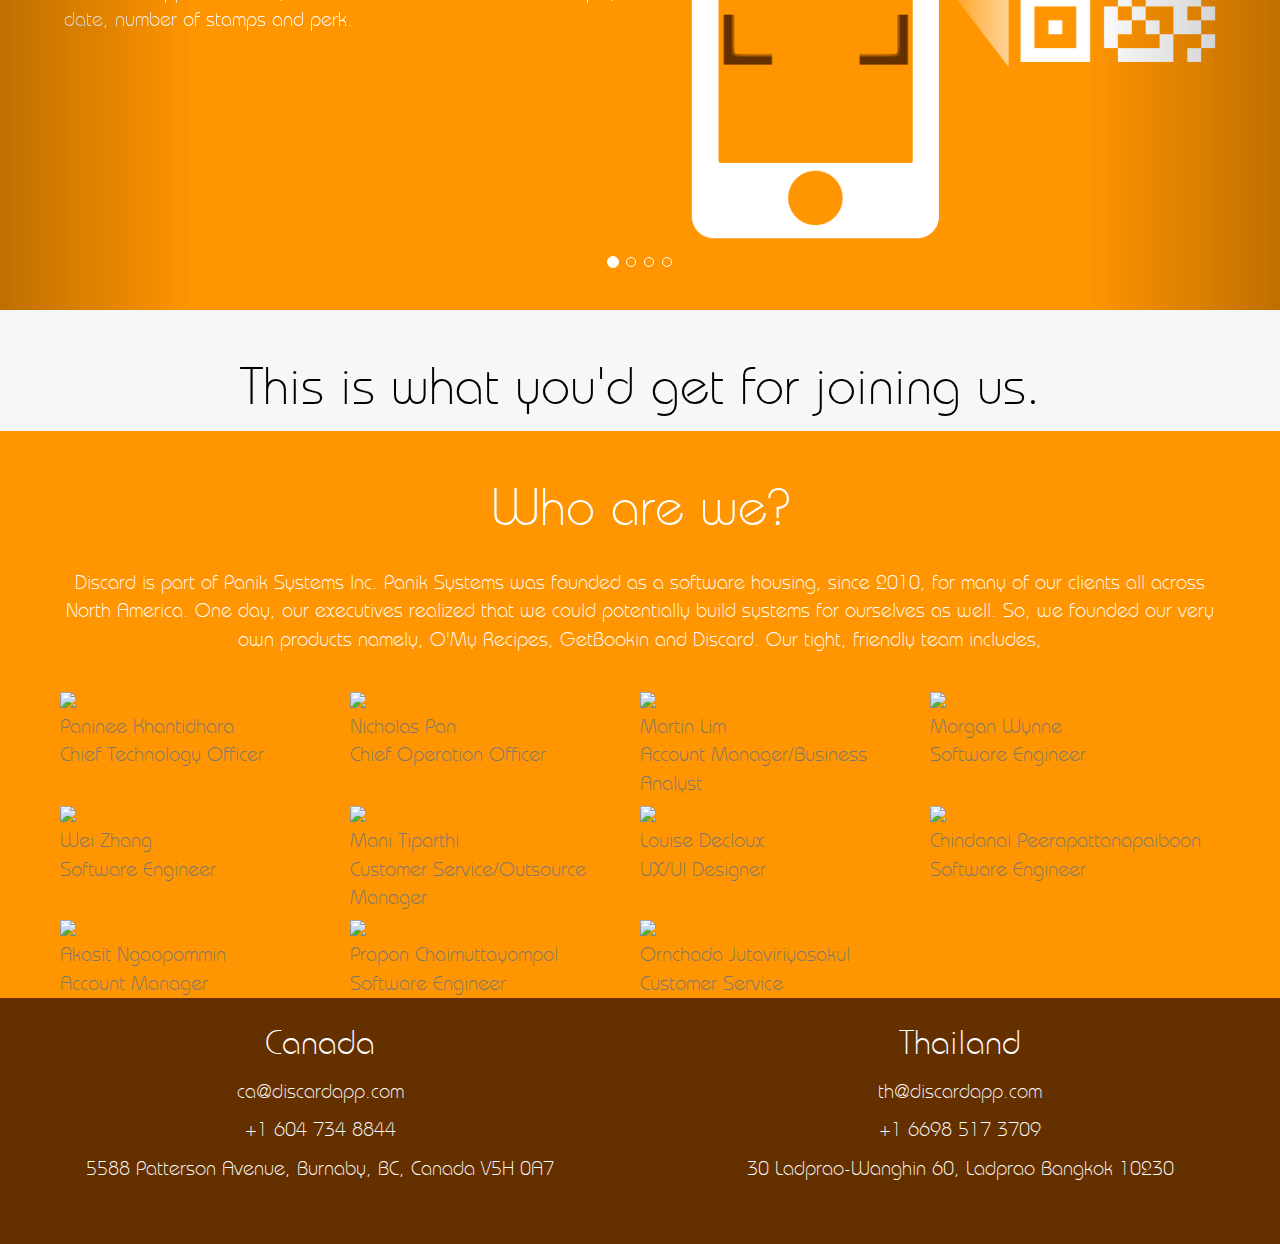
==== commit f8fc1d8e: "Added images and title" ====
--- a/index.html
+++ b/index.html
@@ -325,42 +325,66 @@
             <div class="row">
                 <div class="col-xs-12 col-sm-6 col-md-3 profile">
                     <img src="assets/images/zom.png" />
+                    <div class="name">Paninee Khantidhara</div>
+                    <div class="title">Chief Technology Officer</div>
                 </div>
                 <div class="col-xs-12 col-sm-6 col-md-3 profile">
                     <img src="assets/images/nick.png" />
+                    <div class="name">Nicholas Pan</div>
+                    <div class="title">Chief Operation Officer</div>
                 </div>
                 <div class="col-xs-12 col-sm-6 col-md-3 profile">
                     <img src="assets/images/martin.png" />
+                    <div class="name">Martin Lim</div>
+                    <div class="title">Account Manager/Business Analyst</div>
                 </div>
                 <div class="col-xs-12 col-sm-6 col-md-3 profile">
                     <img src="assets/images/morgan.png" />
+                    <div class="name">Morgan Wynne</div>
+                    <div class="title">Software Engineer</div>
                 </div>
             </div>
             <div class="row">
                 <div class="col-xs-12 col-sm-6 col-md-3 profile">
                     <img src="assets/images/wei.png" />
+                    <div class="name">Wei Zhang</div>
+                    <div class="title">Software Engineer</div>
                 </div>
                 <div class="col-xs-12 col-sm-6 col-md-3 profile">
                     <img src="assets/images/mani.png" />
+                    <div class="name">Mani Tiparthi</div>
+                    <div class="title">Customer Service/Outsource Manager</div>
                 </div>
                 <div class="col-xs-12 col-sm-6 col-md-3 profile">
                     <img src="assets/images/louise.png" />
+                    <div class="name">Louise Decloux</div>
+                    <div class="title">UX/UI Designer</div>
                 </div>
                 <div class="col-xs-12 col-sm-6 col-md-3 profile">
                     <img src="assets/images/bat.png" />
+                    <div class="name">Chindanai Peerapattanapaiboon</div>
+                    <div class="title">Software Engineer</div>
                 </div>
             </div>
             <div class="row">
                 <div class="col-xs-12 col-sm-6 col-md-3 profile">
                     <img src="assets/images/a.png" />
+                    <div class="name">Akasit Ngaopommin</div>
+                    <div class="title">Account Manager</div>
                 </div>
                 <div class="col-xs-12 col-sm-6 col-md-3 profile">
                     <img src="assets/images/beer.png" />
+                    <div class="name">Prapon Chaimuttayompol</div>
+                    <div class="title">Software Engineer</div>
                 </div>
                 <div class="col-xs-12 col-sm-6 col-md-3 profile">
                     <img src="assets/images/phing.png" />
-                </div>
-                <div class="col-xs-12 col-sm-6 col-md-3 profile">
+                    <div class="name">Ornchada Jutaviriyasakul</div>
+                    <div class="title">Customer Service</div>
+                </div>
+                <div class="col-xs-12 col-sm-6 col-md-3 profile">
+                    <div class="name"></div>
+                    <div class="title"></div>
                 </div>
             </div>
         </div>
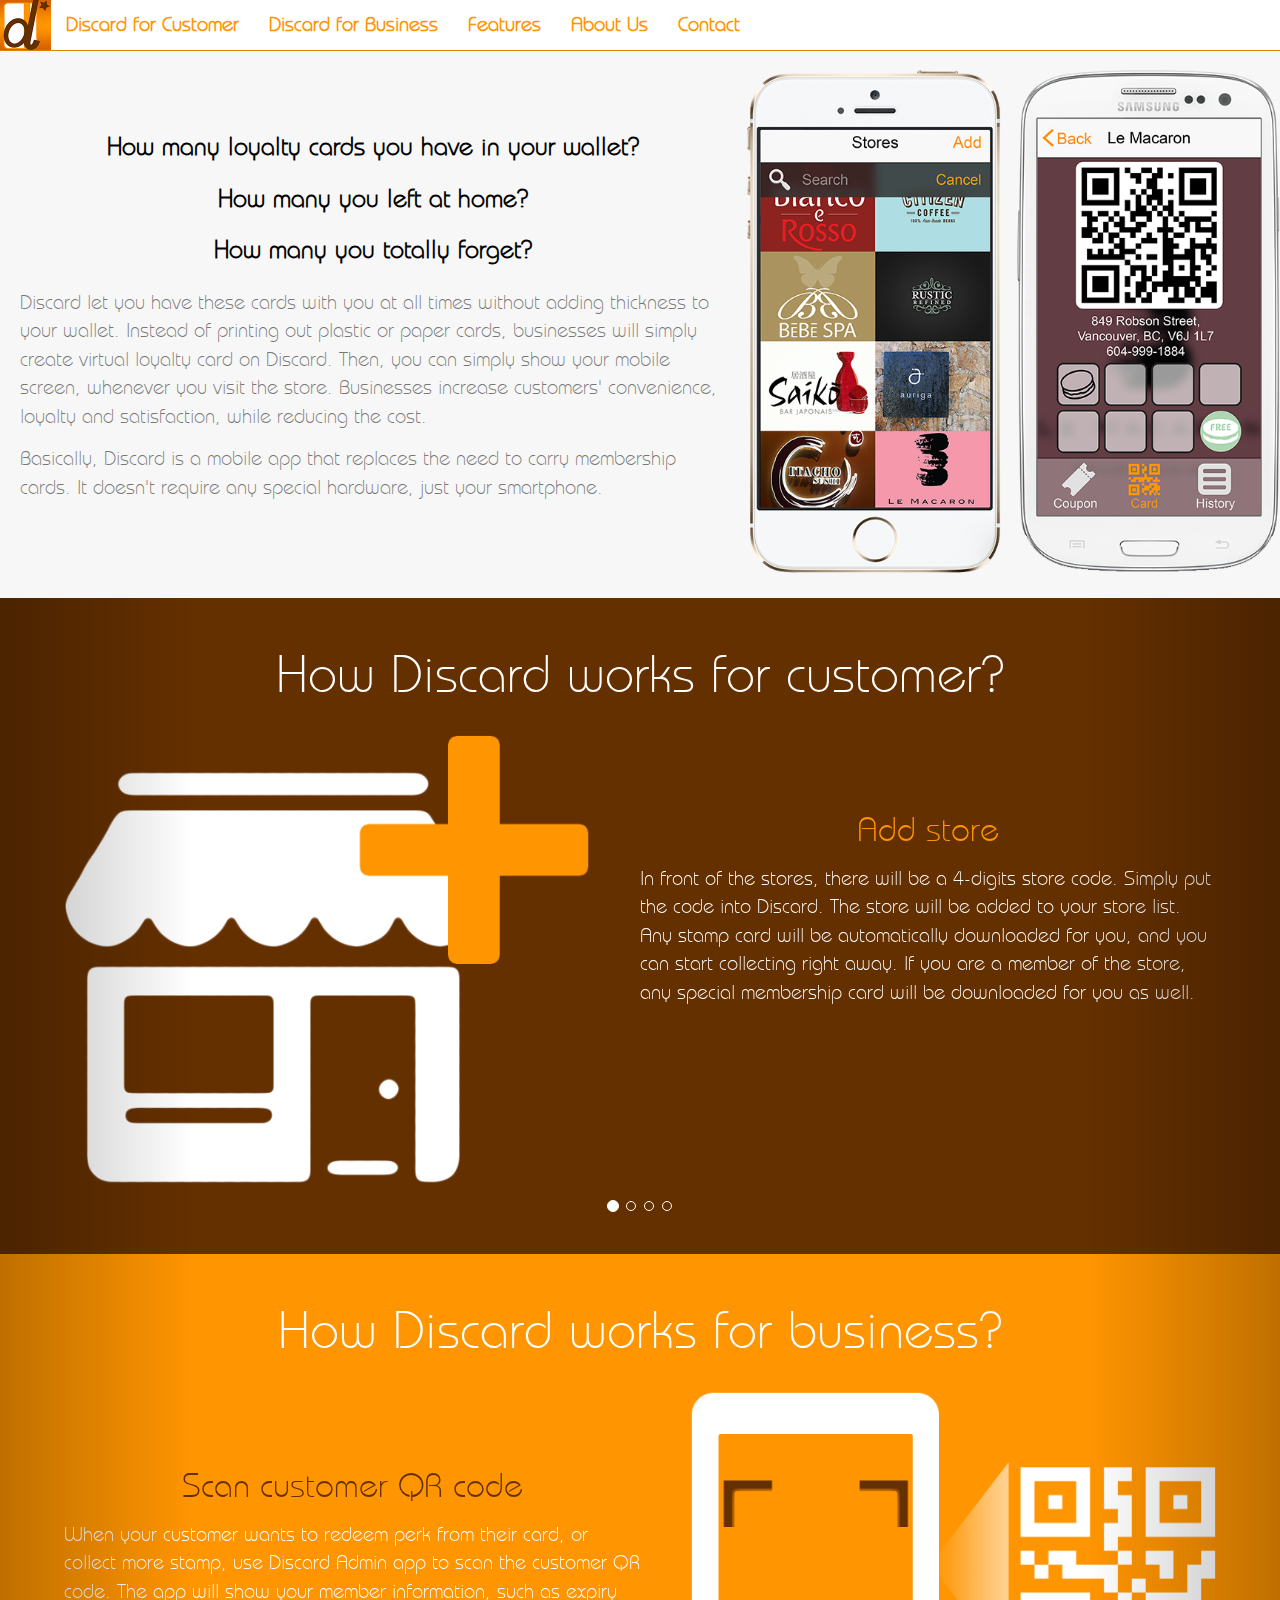
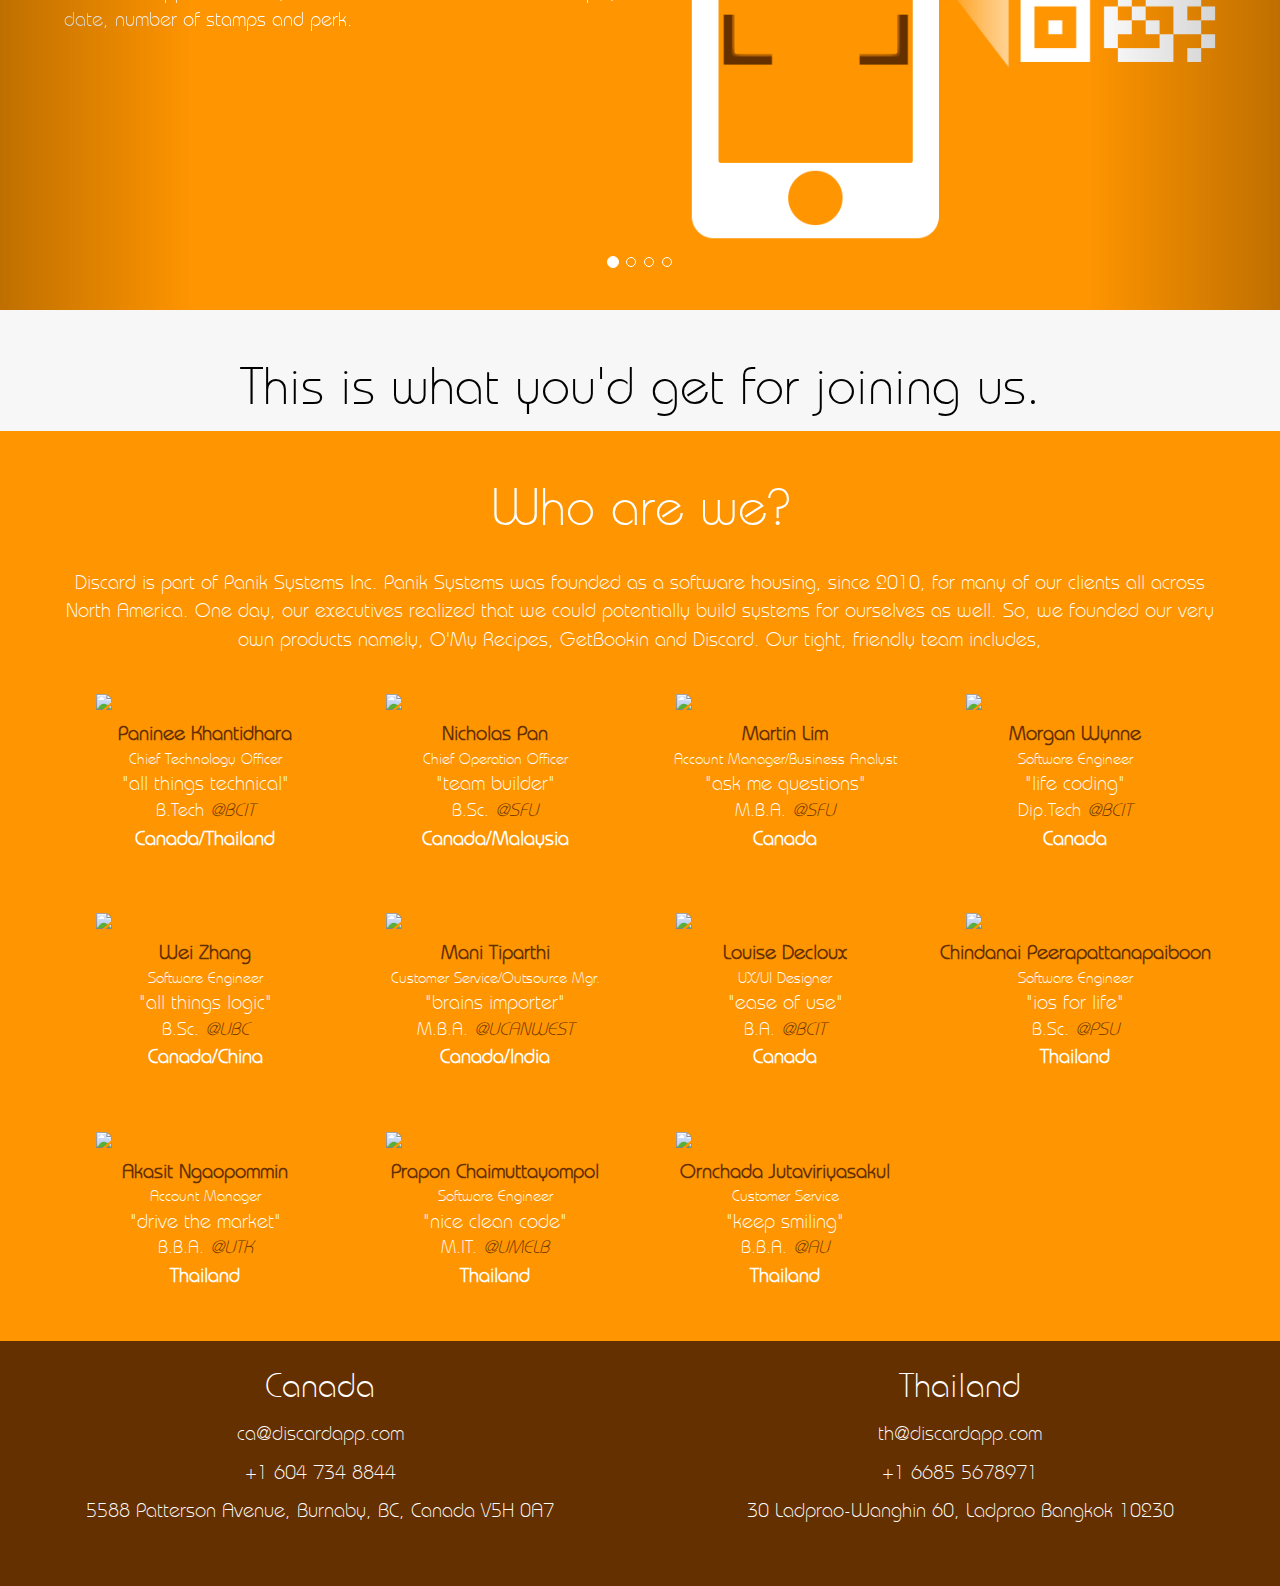
==== commit a006438e: "Styling and education update" ====
--- a/index.html
+++ b/index.html
@@ -323,68 +323,102 @@
                 O'My Recipes, GetBookin and Discard. Our tight, friendly team includes,
             </p>
             <div class="row">
-                <div class="col-xs-12 col-sm-6 col-md-3 profile">
+                <div class="col-xs-6 col-md-3 profile">
                     <img src="assets/images/zom.png" />
                     <div class="name">Paninee Khantidhara</div>
                     <div class="title">Chief Technology Officer</div>
-                </div>
-                <div class="col-xs-12 col-sm-6 col-md-3 profile">
+                    <div class="motto">all things technical</div>
+                    <div class="school">B.Tech <a href="http://www.bcit.ca/">@BCIT</a></div>
+                    <div class="location">Canada/Thailand</div>
+                </div>
+                <div class="col-xs-6 col-md-3 profile">
                     <img src="assets/images/nick.png" />
                     <div class="name">Nicholas Pan</div>
                     <div class="title">Chief Operation Officer</div>
-                </div>
-                <div class="col-xs-12 col-sm-6 col-md-3 profile">
+                    <div class="motto">team builder</div>
+                    <div class="school">B.Sc. <a href="http://www.sfu.ca/">@SFU</a></div>
+                    <div class="location">Canada/Malaysia</div>
+                </div>
+                <div class="col-xs-6 col-md-3 profile">
                     <img src="assets/images/martin.png" />
                     <div class="name">Martin Lim</div>
                     <div class="title">Account Manager/Business Analyst</div>
-                </div>
-                <div class="col-xs-12 col-sm-6 col-md-3 profile">
+                    <div class="motto">ask me questions</div>
+                    <div class="school">M.B.A. <a href="http://www.sfu.ca/">@SFU</a></div>
+                    <div class="location">Canada</div>
+                </div>
+                <div class="col-xs-6 col-md-3 profile">
                     <img src="assets/images/morgan.png" />
                     <div class="name">Morgan Wynne</div>
                     <div class="title">Software Engineer</div>
+                    <div class="motto">life coding</div>
+                    <div class="school">Dip.Tech <a href="http://www.bcit.ca/">@BCIT</a></div>
+                    <div class="location">Canada</div>
                 </div>
             </div>
             <div class="row">
-                <div class="col-xs-12 col-sm-6 col-md-3 profile">
+                <div class="col-xs-6 col-md-3 profile">
                     <img src="assets/images/wei.png" />
                     <div class="name">Wei Zhang</div>
                     <div class="title">Software Engineer</div>
-                </div>
-                <div class="col-xs-12 col-sm-6 col-md-3 profile">
+                    <div class="motto">all things logic</div>
+                    <div class="school">B.Sc. <a href="https://www.ubc.ca/">@UBC</a></div>
+                    <div class="location">Canada/China</div>
+                </div>
+                <div class="col-xs-6 col-md-3 profile">
                     <img src="assets/images/mani.png" />
                     <div class="name">Mani Tiparthi</div>
-                    <div class="title">Customer Service/Outsource Manager</div>
-                </div>
-                <div class="col-xs-12 col-sm-6 col-md-3 profile">
+                    <div class="title">Customer Service/Outsource Mgr.</div>
+                    <div class="motto">brains importer</div>
+                    <div class="school">M.B.A. <a href="https://ucanwest.ca/">@UCANWEST</a></div>
+                    <div class="location">Canada/India</div>
+                </div>
+                <div class="col-xs-6 col-md-3 profile">
                     <img src="assets/images/louise.png" />
                     <div class="name">Louise Decloux</div>
                     <div class="title">UX/UI Designer</div>
-                </div>
-                <div class="col-xs-12 col-sm-6 col-md-3 profile">
+                    <div class="motto">ease of use</div>
+                    <div class="school">B.A. <a href="http://www.bcit.ca/">@BCIT</a></div>
+                    <div class="location">Canada</div>
+                </div>
+                <div class="col-xs-6 col-md-3 profile">
                     <img src="assets/images/bat.png" />
                     <div class="name">Chindanai Peerapattanapaiboon</div>
                     <div class="title">Software Engineer</div>
+                    <div class="motto">ios for life</div>
+                    <div class="school">B.Sc. <a href="http://www.te.psu.ac.th/">@PSU</a></div>
+                    <div class="location">Thailand</div>
                 </div>
             </div>
             <div class="row">
-                <div class="col-xs-12 col-sm-6 col-md-3 profile">
+                <div class="col-xs-6 col-md-3 profile">
                     <img src="assets/images/a.png" />
                     <div class="name">Akasit Ngaopommin</div>
                     <div class="title">Account Manager</div>
-                </div>
-                <div class="col-xs-12 col-sm-6 col-md-3 profile">
+                    <div class="motto">drive the market</div>
+                    <div class="school">B.B.A. <a href="http://www.rmutk.ac.th/">@UTK</a></div>
+                    <div class="location">Thailand</div>
+                </div>
+                <div class="col-xs-6 col-md-3 profile">
                     <img src="assets/images/beer.png" />
                     <div class="name">Prapon Chaimuttayompol</div>
                     <div class="title">Software Engineer</div>
-                </div>
-                <div class="col-xs-12 col-sm-6 col-md-3 profile">
+                    <div class="motto">nice clean code</div>
+                    <div class="school">M.IT. <a href="http://www.unimelb.edu.au/">@UMELB</a></div>
+                    <div class="location">Thailand</div>
+                </div>
+                <div class="col-xs-12 col-sm6 col-md-3 profile">
                     <img src="assets/images/phing.png" />
                     <div class="name">Ornchada Jutaviriyasakul</div>
                     <div class="title">Customer Service</div>
-                </div>
-                <div class="col-xs-12 col-sm-6 col-md-3 profile">
+                    <div class="motto">keep smiling</div>
+                    <div class="school">B.B.A. <a href="http://www.au.edu/">@AU</a></div>
+                    <div class="location">Thailand</div>
+                </div>
+                <div class="col-xs-6 col-md-3 profile">
                     <div class="name"></div>
                     <div class="title"></div>
+                    <div class="location"></div>
                 </div>
             </div>
         </div>
@@ -406,7 +440,7 @@
                     <h3>Thailand</h3>
                     <a href="mailto:th@discardapp.com">th@discardapp.com</a>
                     <p>
-                        +1 6698 517 3709
+                        +1 6685 5678971
                     </p>
                     <p>
                         30 Ladprao-Wanghin 60, Ladprao Bangkok 10230
--- a/stylesheets/index.css
+++ b/stylesheets/index.css
@@ -126,8 +126,34 @@
   font-style: italic;
   color: #653000;
 }
+body #about-container div.profile {
+  margin-bottom: 50px;
+}
 body #about-container div.profile img {
   width: 75%;
+  margin: 10px auto;
+  display: block;
+}
+body #about-container div.profile div {
+  text-align: center;
+  color: white;
+}
+body #about-container div.profile div.name {
+  font-weight: bold;
+  color: #653000;
+}
+body #about-container div.profile div.title {
+  font-size: 1.5rem;
+}
+body #about-container div.profile div.motto:before,
+body #about-container div.profile div.motto:after {
+  content: '"';
+}
+body #about-container div.profile div.school {
+  font-size: 1.8rem;
+}
+body #about-container div.profile div.location {
+  font-weight: bold;
 }
 @media screen and (min-width: 768px) {
   body #about-container form {
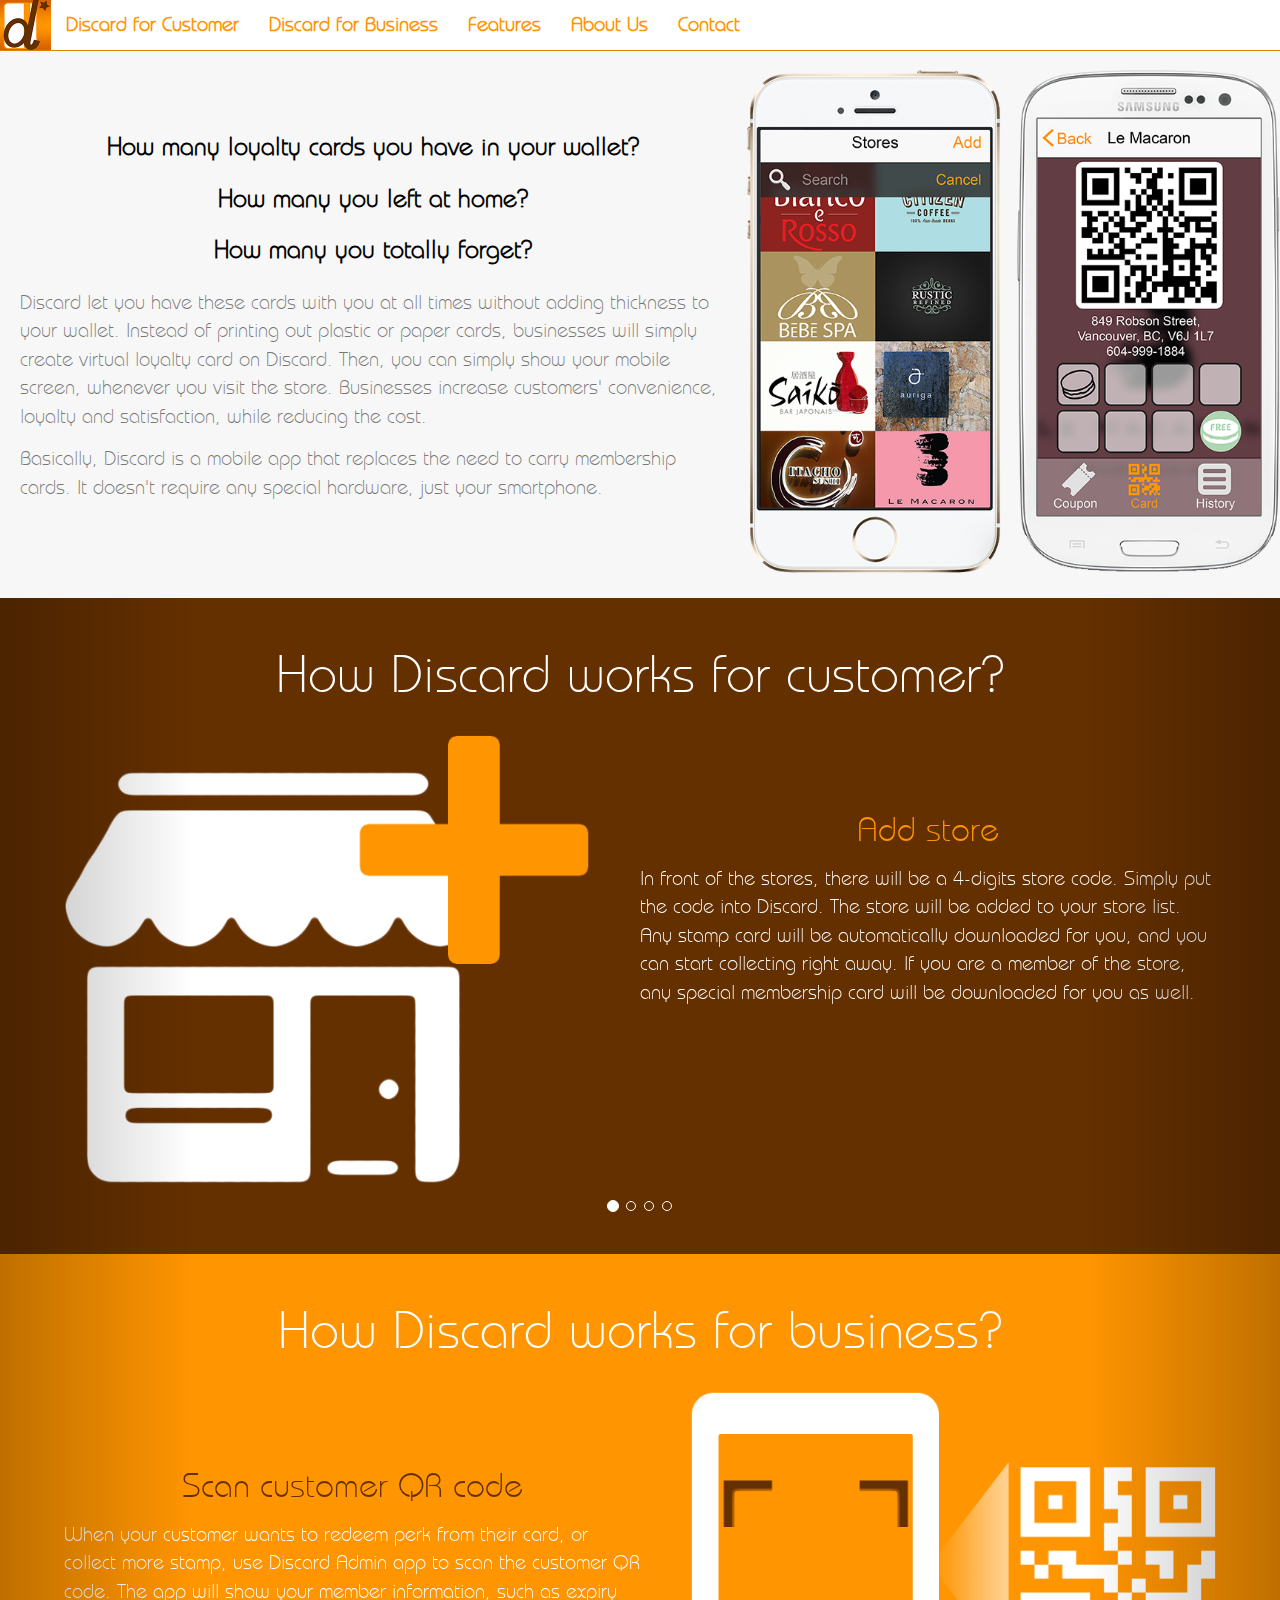
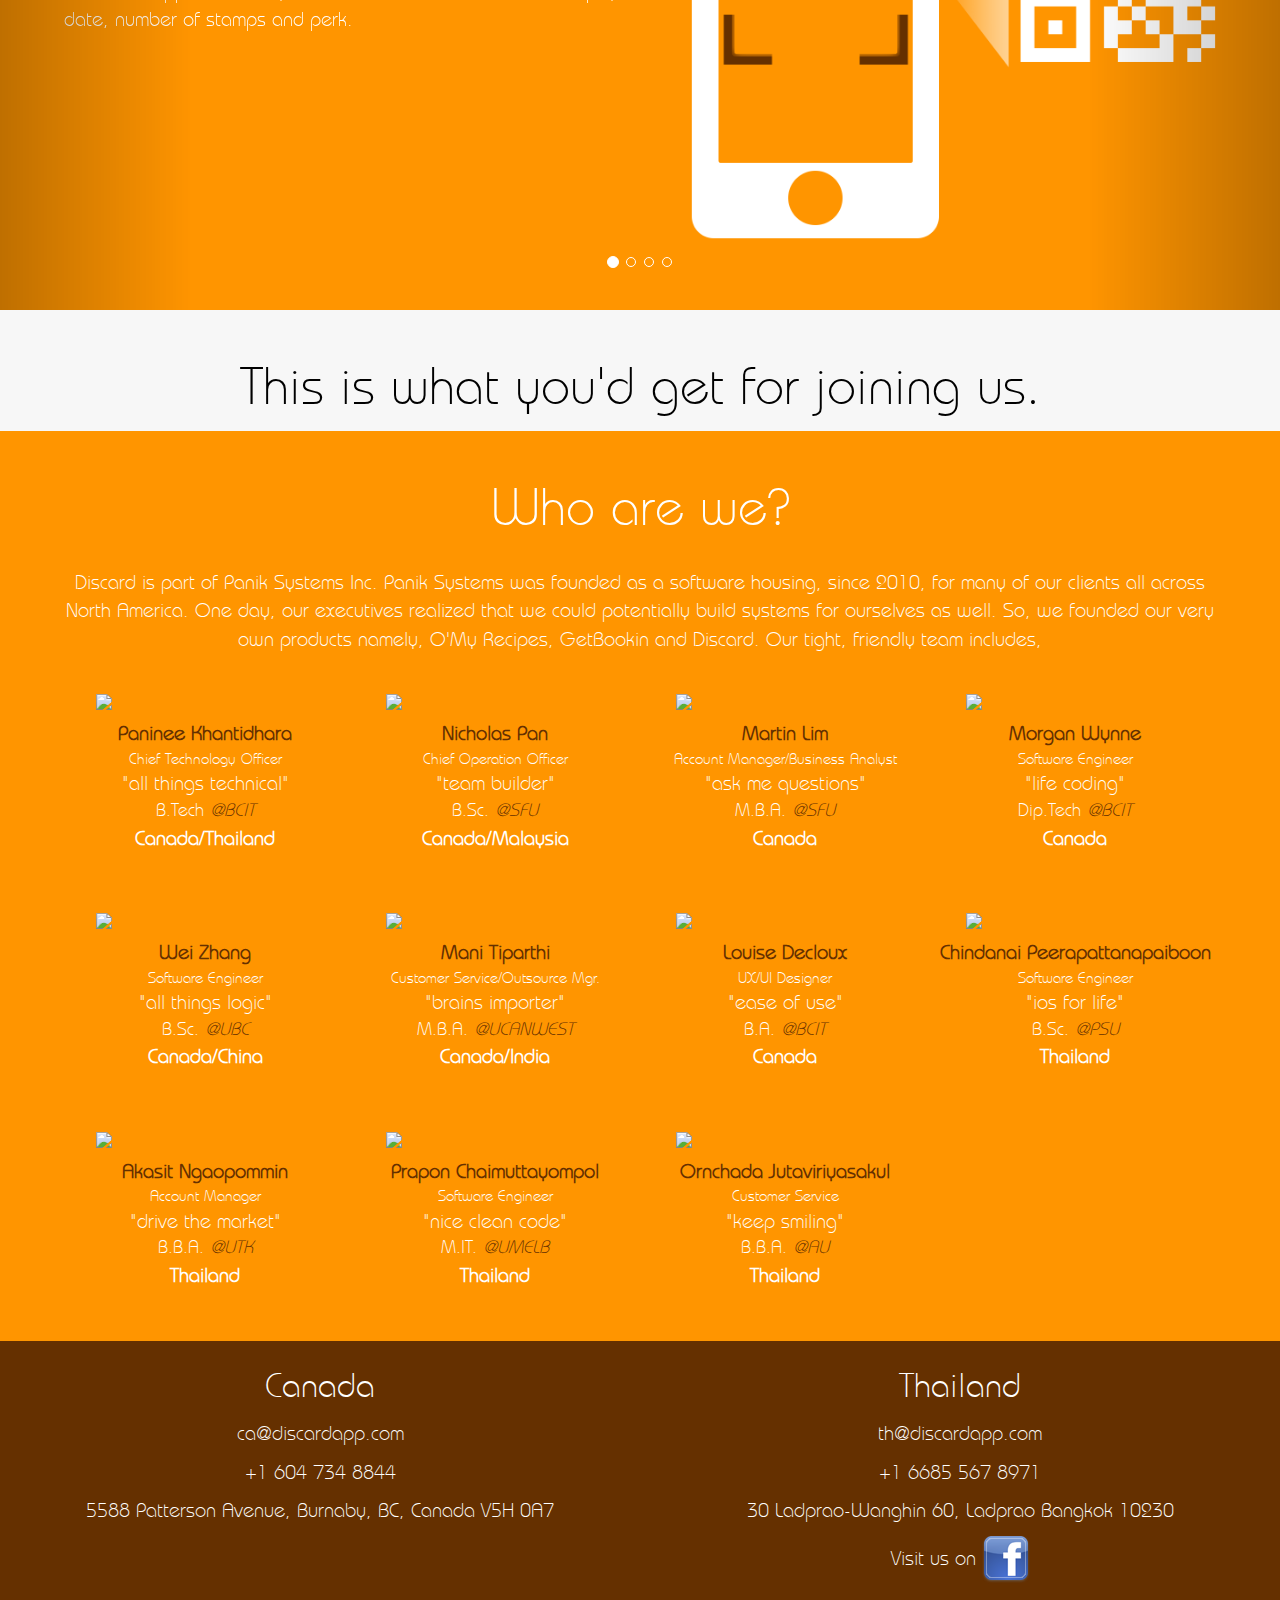
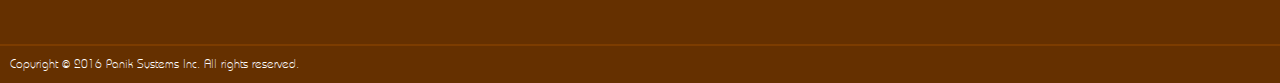
==== commit 28104d30: "Added Facebook" ====
--- a/index.html
+++ b/index.html
@@ -407,7 +407,7 @@
                     <div class="school">M.IT. <a href="http://www.unimelb.edu.au/">@UMELB</a></div>
                     <div class="location">Thailand</div>
                 </div>
-                <div class="col-xs-12 col-sm6 col-md-3 profile">
+                <div class="col-xs-6 col-md-3 profile">
                     <img src="assets/images/phing.png" />
                     <div class="name">Ornchada Jutaviriyasakul</div>
                     <div class="title">Customer Service</div>
@@ -440,15 +440,21 @@
                     <h3>Thailand</h3>
                     <a href="mailto:th@discardapp.com">th@discardapp.com</a>
                     <p>
-                        +1 6685 5678971
+                        +1 6685 567 8971
                     </p>
                     <p>
                         30 Ladprao-Wanghin 60, Ladprao Bangkok 10230
                     </p>
-                </div>
-            </div>
-        </div>
-    </div>
+                    <p>
+                        Visit us on <a href="https://www.facebook.com/discardTH"><img src="assets/images/facebook.png" /></a>
+                    </p>
+                </div>
+            </div>
+        </div>
+    </div>
+</div>
+<div id="footer-container">
+    Copyright © 2016 Panik Systems Inc. All rights reserved.
 </div>
 </body>
 </html>--- a/stylesheets/index.css
+++ b/stylesheets/index.css
@@ -224,3 +224,10 @@
 body #signup-confirmation-container .row div:first-child {
   font-weight: bold;
 }
+body #footer-container {
+  background-color: #653000;
+  font-size: 1.2rem;
+  color: white;
+  border-top: solid #7c3c00 2px;
+  padding: 10px;
+}
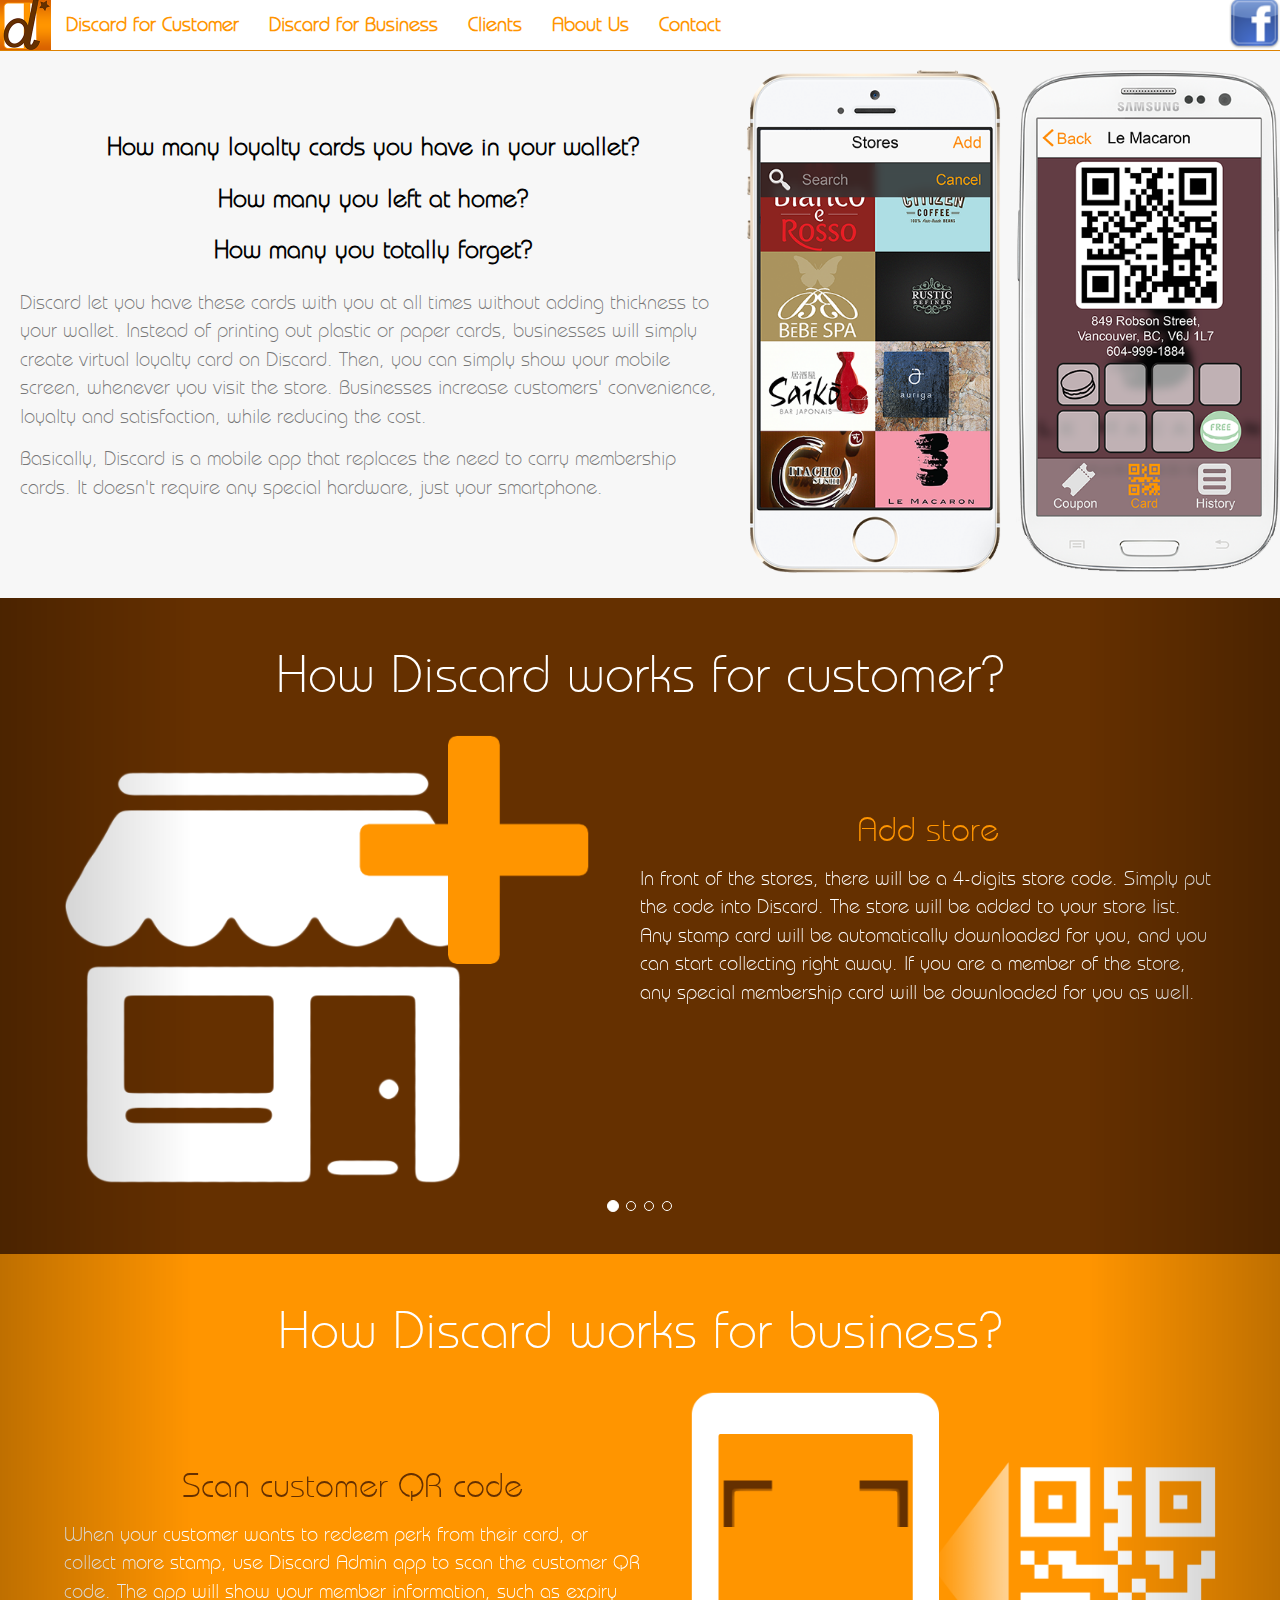
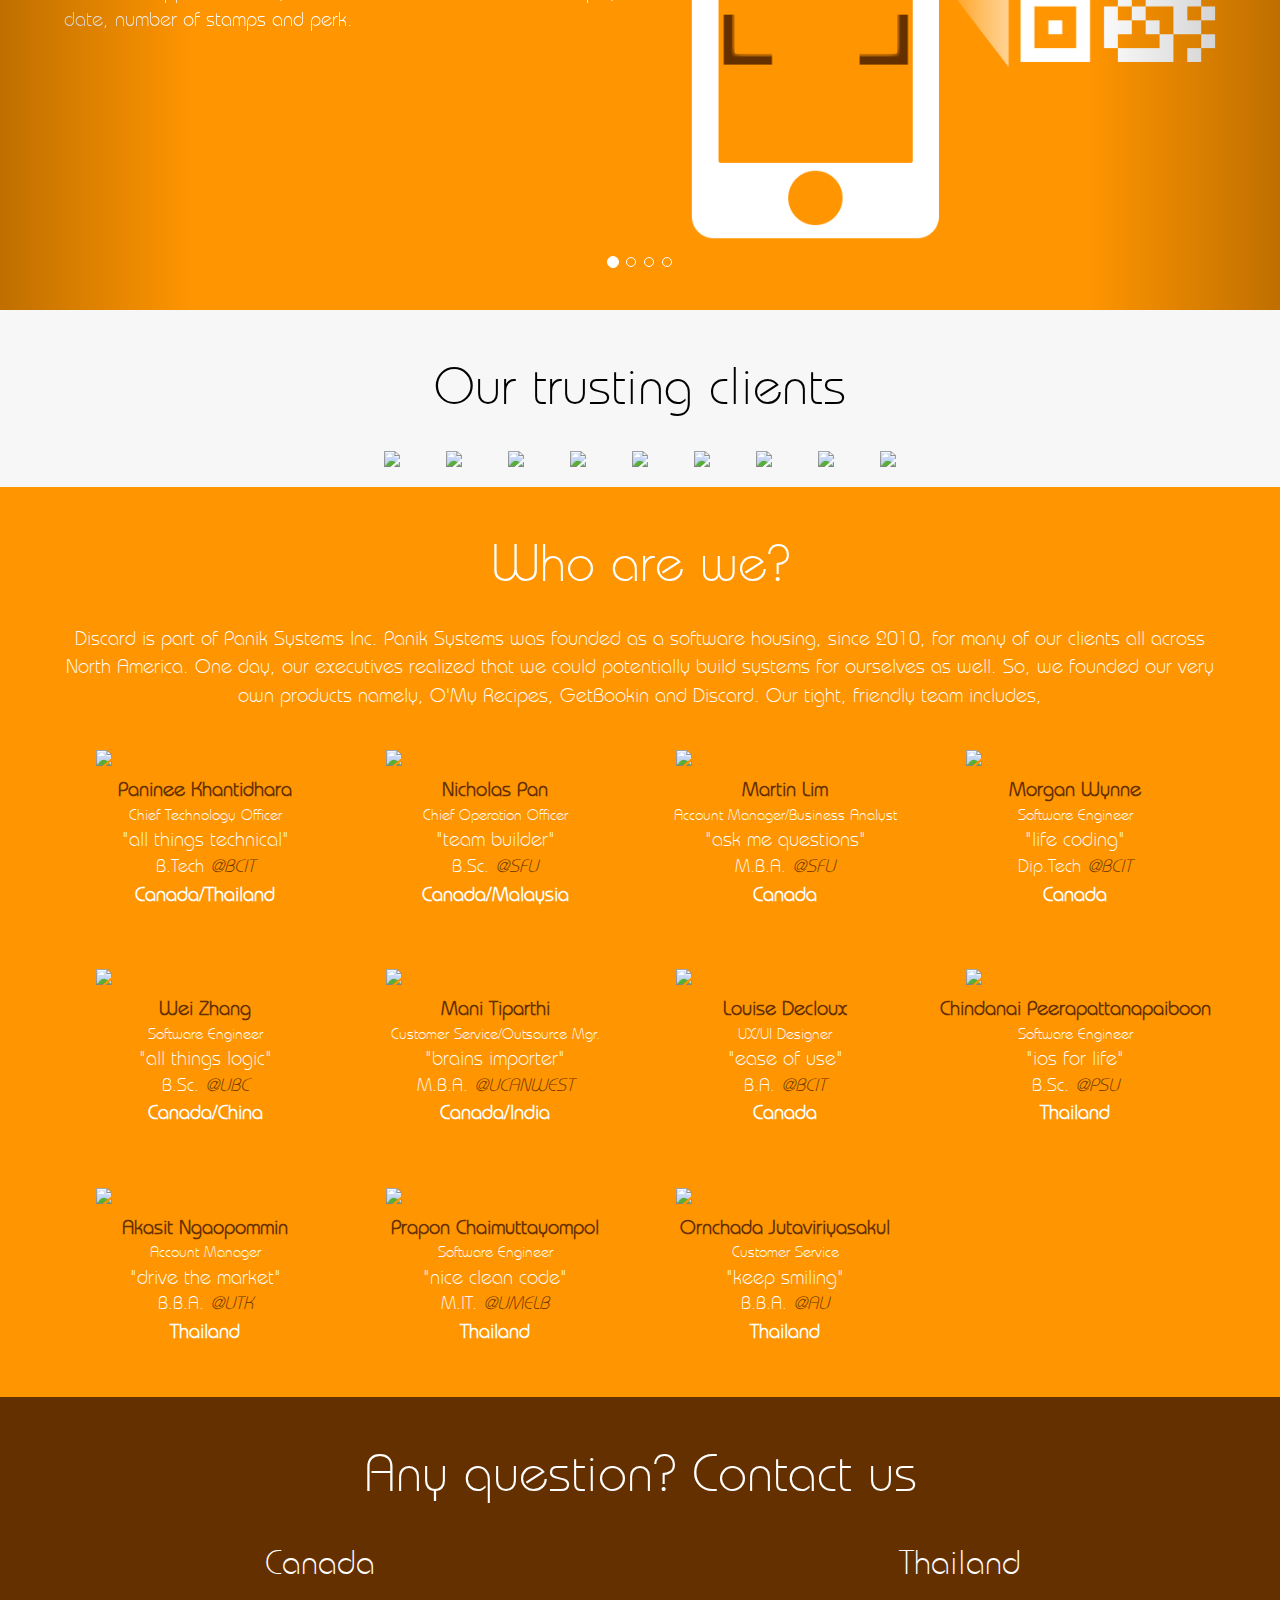
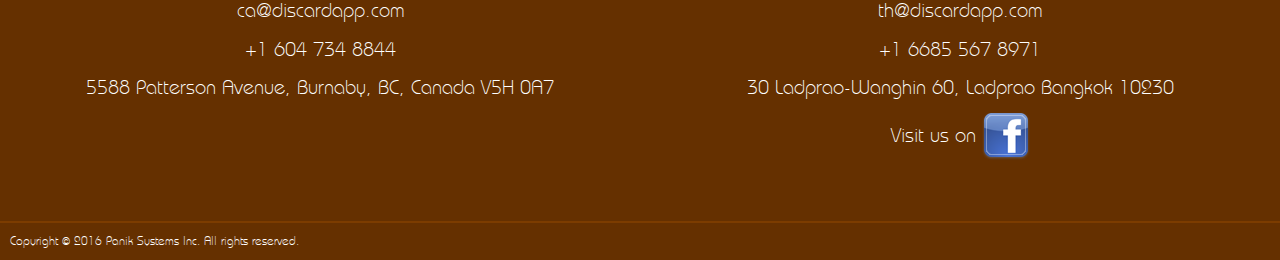
==== commit 1a1076f7: "Added clients" ====
--- a/index.html
+++ b/index.html
@@ -53,7 +53,7 @@
                 <!--</li>-->
                 <li>
                     <a href="#features-container" class="nav-item page-scroll">
-                        Features
+                        Clients
                     </a>
                 </li>
                 <li>
@@ -64,6 +64,13 @@
                 <li>
                     <a href="#contact-container" class="nav-item page-scroll">
                         Contact
+                    </a>
+                </li>
+            </ul>
+            <ul class="nav navbar-nav navbar-right">
+                <li>
+                    <a class="navbar-brand" href="https://www.facebook.com/discardTH">
+                        <img src="assets/images/facebook.png" id="facebook-btn" />
                     </a>
                 </li>
             </ul>
@@ -311,7 +318,19 @@
     </div>
     <div class="row">
         <div class="col-xs-12" id="features-container">
-            <h1>This is what you'd get for joining us.</h1>
+            <!--<h1>This is what you'd get for joining us.</h1>-->
+            <h1>Our trusting clients</h1>
+            <div class="store">
+                <img src="assets/images/clients/baanPloy.png" >
+                <img src="assets/images/clients/beta5.png" >
+                <img src="assets/images/clients/bubbleQueen.png" >
+                <img src="assets/images/clients/bubbleworld.png" >
+                <img src="assets/images/clients/fable.png" >
+                <img src="assets/images/clients/meatbread.png" >
+                <img src="assets/images/clients/nuba.png" >
+                <img src="assets/images/clients/tavola.png" >
+                <img src="assets/images/clients/thaiaway.png" >
+            </div>
         </div>
     </div>
     <div class="row">
@@ -425,6 +444,7 @@
     </div>
     <div class="row">
         <div class="col-xs-12" id="contact-container">
+            <h1>Any question? Contact us</h1>
             <div class="row">
                 <div class="col-md-6">
                     <h3>Canada</h3>
--- a/stylesheets/index.css
+++ b/stylesheets/index.css
@@ -5,7 +5,11 @@
   font-weight: normal;
   font-style: normal;
 }
-nav #logo {
+nav .navbar-right a {
+  padding-right: 0 !important;
+}
+nav #logo,
+nav #facebook-btn {
   width: 51px;
   height: 51px;
   top: -12px;
@@ -98,6 +102,14 @@
 }
 body #features-container p {
   text-align: center;
+}
+body #features-container .store {
+  padding: 0 5%;
+  text-align: center;
+}
+body #features-container .store img {
+  width: 150px;
+  padding: 20px;
 }
 @media screen and (min-width: 768px) {
   body #features-container #huge-free {
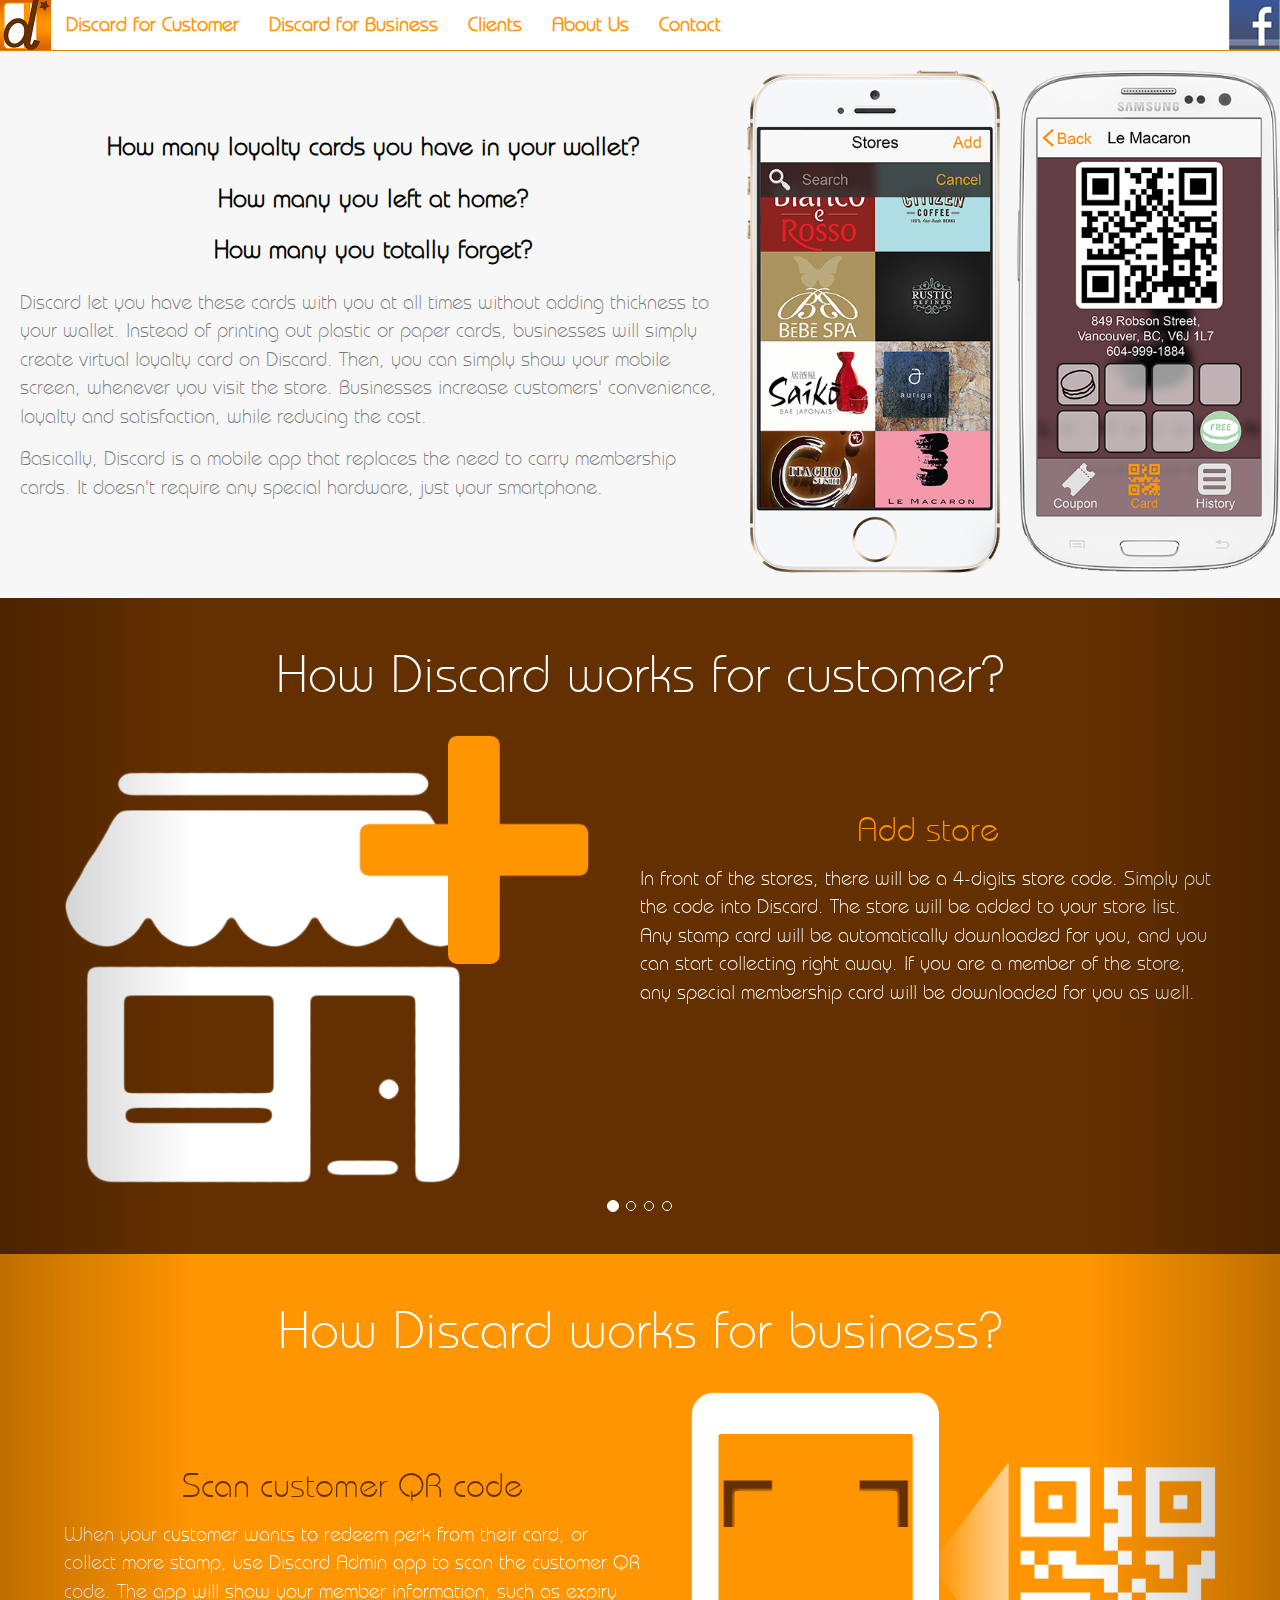
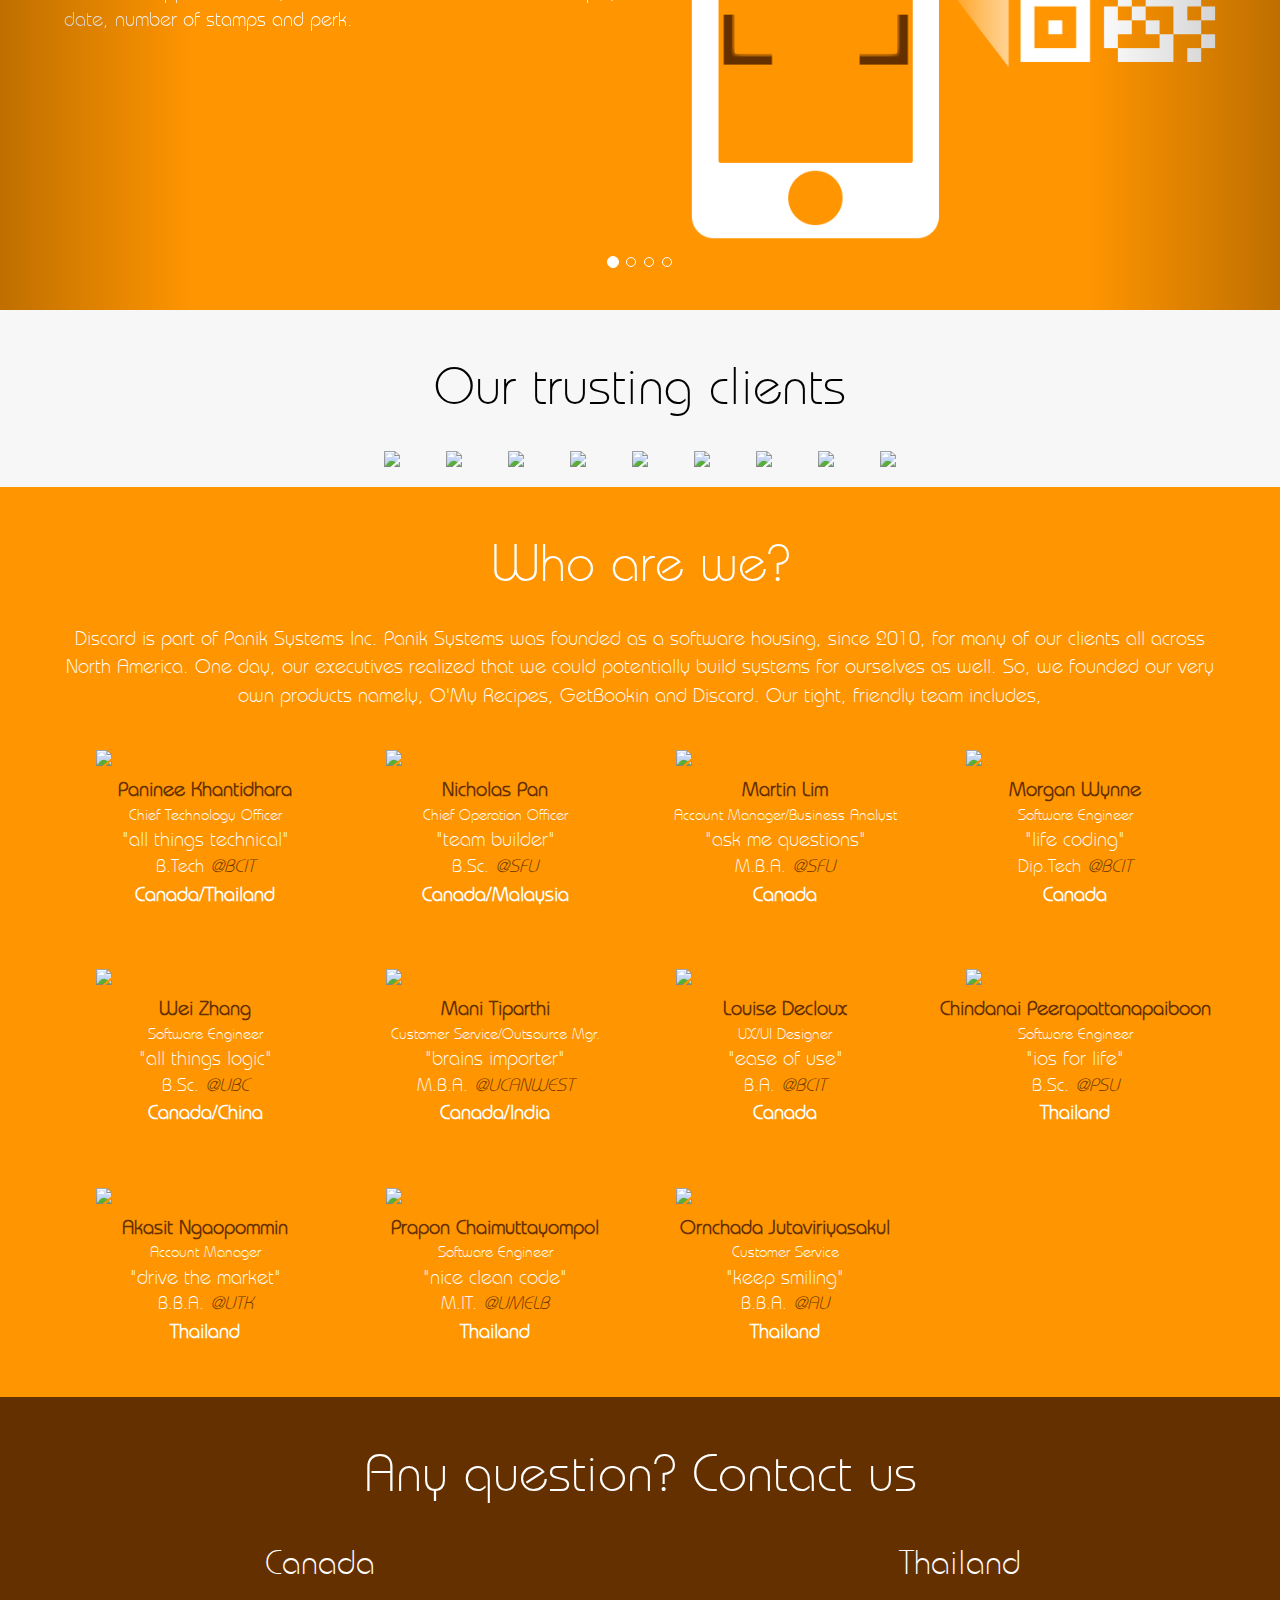
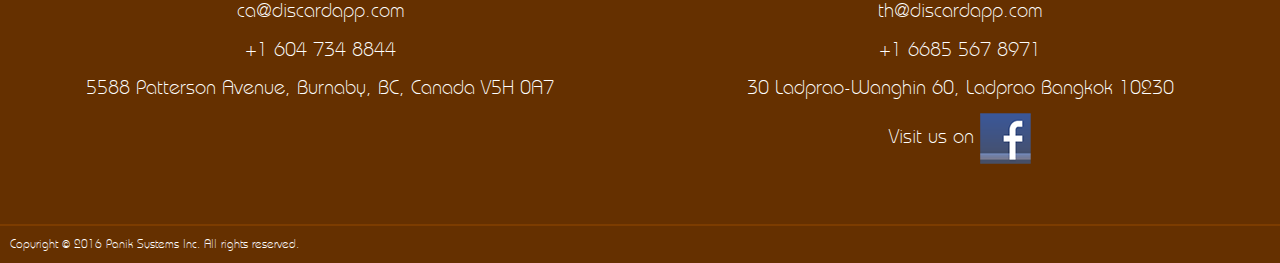
==== commit acb7f2f5: "Style and add Facebook" ====
--- a/index.html
+++ b/index.html
@@ -342,7 +342,7 @@
                 O'My Recipes, GetBookin and Discard. Our tight, friendly team includes,
             </p>
             <div class="row">
-                <div class="col-xs-6 col-md-3 profile">
+                <div class="col-xs-12 col-sm-6 col-md-3 profile">
                     <img src="assets/images/zom.png" />
                     <div class="name">Paninee Khantidhara</div>
                     <div class="title">Chief Technology Officer</div>
@@ -350,7 +350,7 @@
                     <div class="school">B.Tech <a href="http://www.bcit.ca/">@BCIT</a></div>
                     <div class="location">Canada/Thailand</div>
                 </div>
-                <div class="col-xs-6 col-md-3 profile">
+                <div class="col-xs-12 col-sm-6 col-md-3 profile">
                     <img src="assets/images/nick.png" />
                     <div class="name">Nicholas Pan</div>
                     <div class="title">Chief Operation Officer</div>
@@ -358,7 +358,7 @@
                     <div class="school">B.Sc. <a href="http://www.sfu.ca/">@SFU</a></div>
                     <div class="location">Canada/Malaysia</div>
                 </div>
-                <div class="col-xs-6 col-md-3 profile">
+                <div class="col-xs-12 col-sm-6 col-md-3 profile">
                     <img src="assets/images/martin.png" />
                     <div class="name">Martin Lim</div>
                     <div class="title">Account Manager/Business Analyst</div>
@@ -366,7 +366,7 @@
                     <div class="school">M.B.A. <a href="http://www.sfu.ca/">@SFU</a></div>
                     <div class="location">Canada</div>
                 </div>
-                <div class="col-xs-6 col-md-3 profile">
+                <div class="col-xs-12 col-sm-6 col-md-3 profile">
                     <img src="assets/images/morgan.png" />
                     <div class="name">Morgan Wynne</div>
                     <div class="title">Software Engineer</div>
@@ -376,7 +376,7 @@
                 </div>
             </div>
             <div class="row">
-                <div class="col-xs-6 col-md-3 profile">
+                <div class="col-xs-12 col-sm-6 col-md-3 profile">
                     <img src="assets/images/wei.png" />
                     <div class="name">Wei Zhang</div>
                     <div class="title">Software Engineer</div>
@@ -384,7 +384,7 @@
                     <div class="school">B.Sc. <a href="https://www.ubc.ca/">@UBC</a></div>
                     <div class="location">Canada/China</div>
                 </div>
-                <div class="col-xs-6 col-md-3 profile">
+                <div class="col-xs-12 col-sm-6 col-md-3 profile">
                     <img src="assets/images/mani.png" />
                     <div class="name">Mani Tiparthi</div>
                     <div class="title">Customer Service/Outsource Mgr.</div>
@@ -392,7 +392,7 @@
                     <div class="school">M.B.A. <a href="https://ucanwest.ca/">@UCANWEST</a></div>
                     <div class="location">Canada/India</div>
                 </div>
-                <div class="col-xs-6 col-md-3 profile">
+                <div class="col-xs-12 col-sm-6 col-md-3 profile">
                     <img src="assets/images/louise.png" />
                     <div class="name">Louise Decloux</div>
                     <div class="title">UX/UI Designer</div>
@@ -400,7 +400,7 @@
                     <div class="school">B.A. <a href="http://www.bcit.ca/">@BCIT</a></div>
                     <div class="location">Canada</div>
                 </div>
-                <div class="col-xs-6 col-md-3 profile">
+                <div class="col-xs-12 col-sm-6 col-md-3 profile">
                     <img src="assets/images/bat.png" />
                     <div class="name">Chindanai Peerapattanapaiboon</div>
                     <div class="title">Software Engineer</div>
@@ -410,7 +410,7 @@
                 </div>
             </div>
             <div class="row">
-                <div class="col-xs-6 col-md-3 profile">
+                <div class="col-xs-12 col-sm-6 col-md-3 profile">
                     <img src="assets/images/a.png" />
                     <div class="name">Akasit Ngaopommin</div>
                     <div class="title">Account Manager</div>
@@ -418,7 +418,7 @@
                     <div class="school">B.B.A. <a href="http://www.rmutk.ac.th/">@UTK</a></div>
                     <div class="location">Thailand</div>
                 </div>
-                <div class="col-xs-6 col-md-3 profile">
+                <div class="col-xs-12 col-sm-6 col-md-3 profile">
                     <img src="assets/images/beer.png" />
                     <div class="name">Prapon Chaimuttayompol</div>
                     <div class="title">Software Engineer</div>
@@ -426,7 +426,7 @@
                     <div class="school">M.IT. <a href="http://www.unimelb.edu.au/">@UMELB</a></div>
                     <div class="location">Thailand</div>
                 </div>
-                <div class="col-xs-6 col-md-3 profile">
+                <div class="col-xs-12 col-sm-6 col-md-3 profile">
                     <img src="assets/images/phing.png" />
                     <div class="name">Ornchada Jutaviriyasakul</div>
                     <div class="title">Customer Service</div>
@@ -434,7 +434,7 @@
                     <div class="school">B.B.A. <a href="http://www.au.edu/">@AU</a></div>
                     <div class="location">Thailand</div>
                 </div>
-                <div class="col-xs-6 col-md-3 profile">
+                <div class="col-xs-12 col-sm-6 col-md-3 profile">
                     <div class="name"></div>
                     <div class="title"></div>
                     <div class="location"></div>
